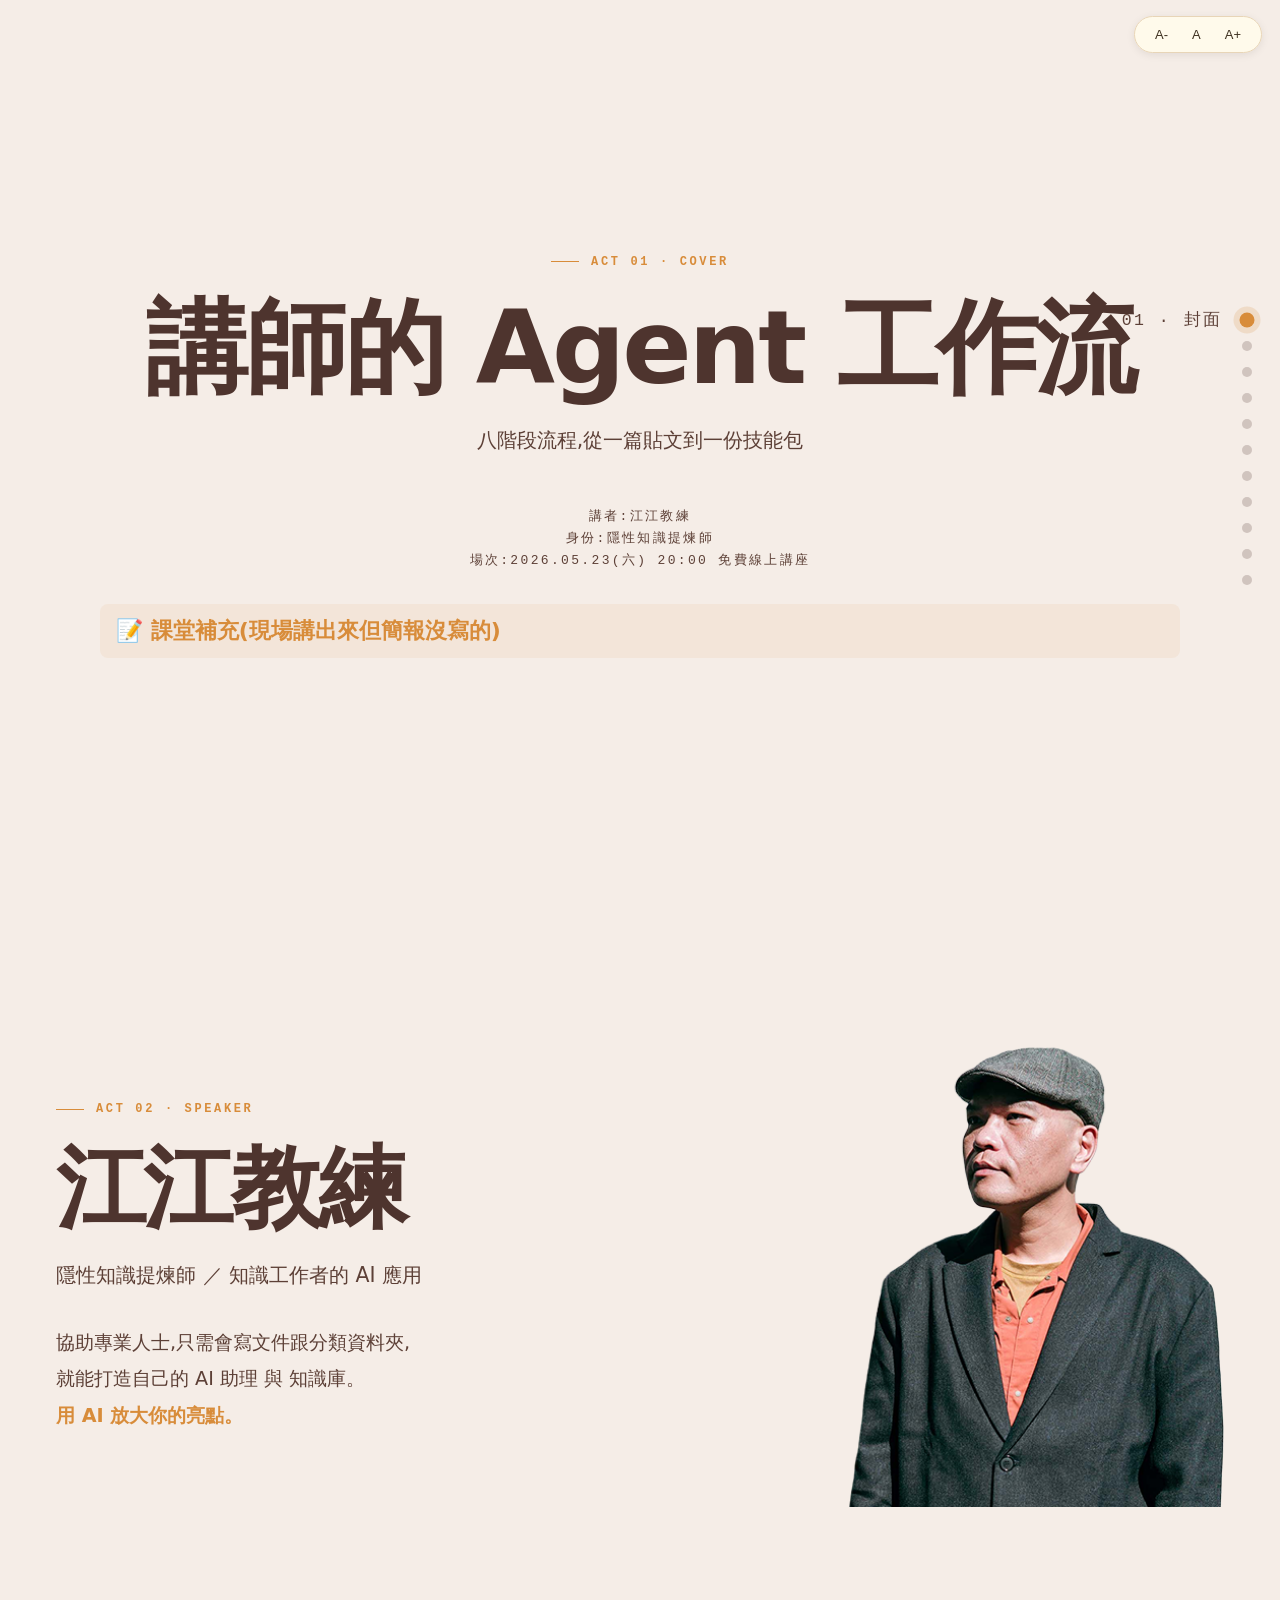
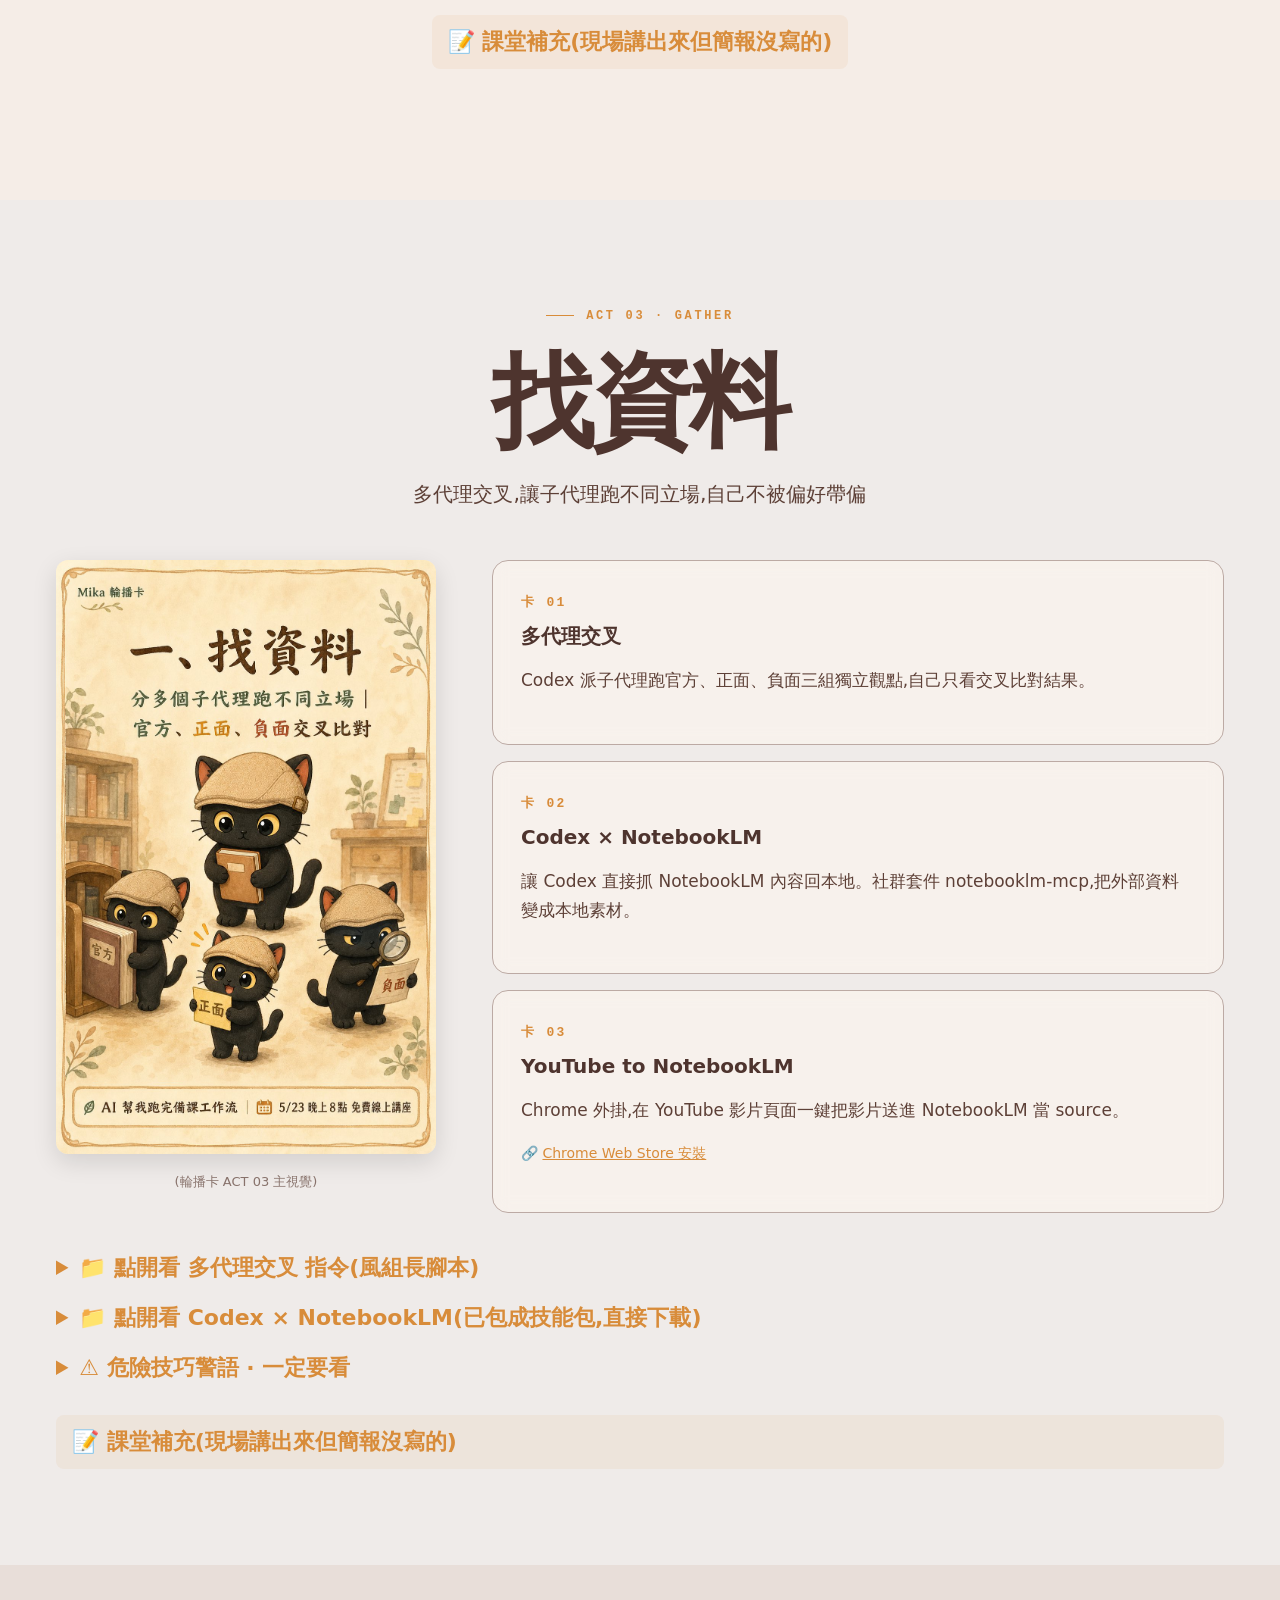
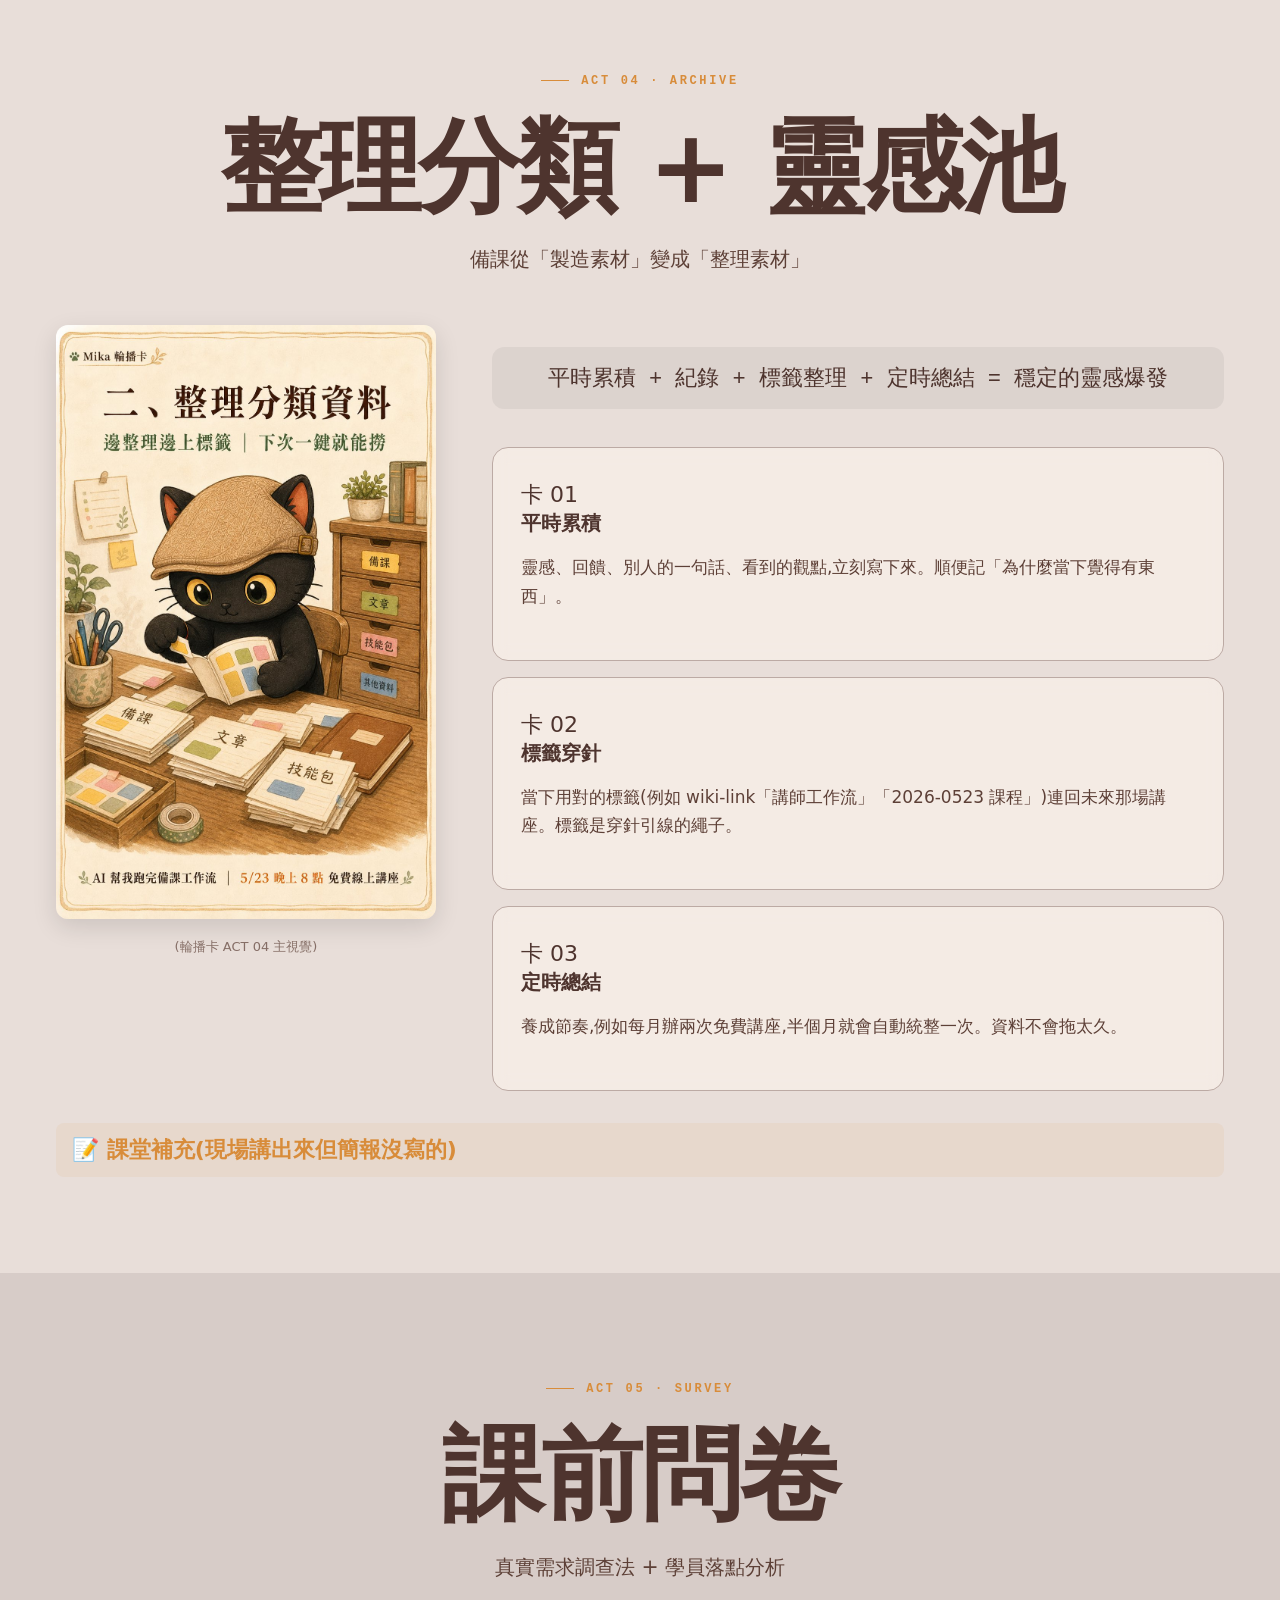
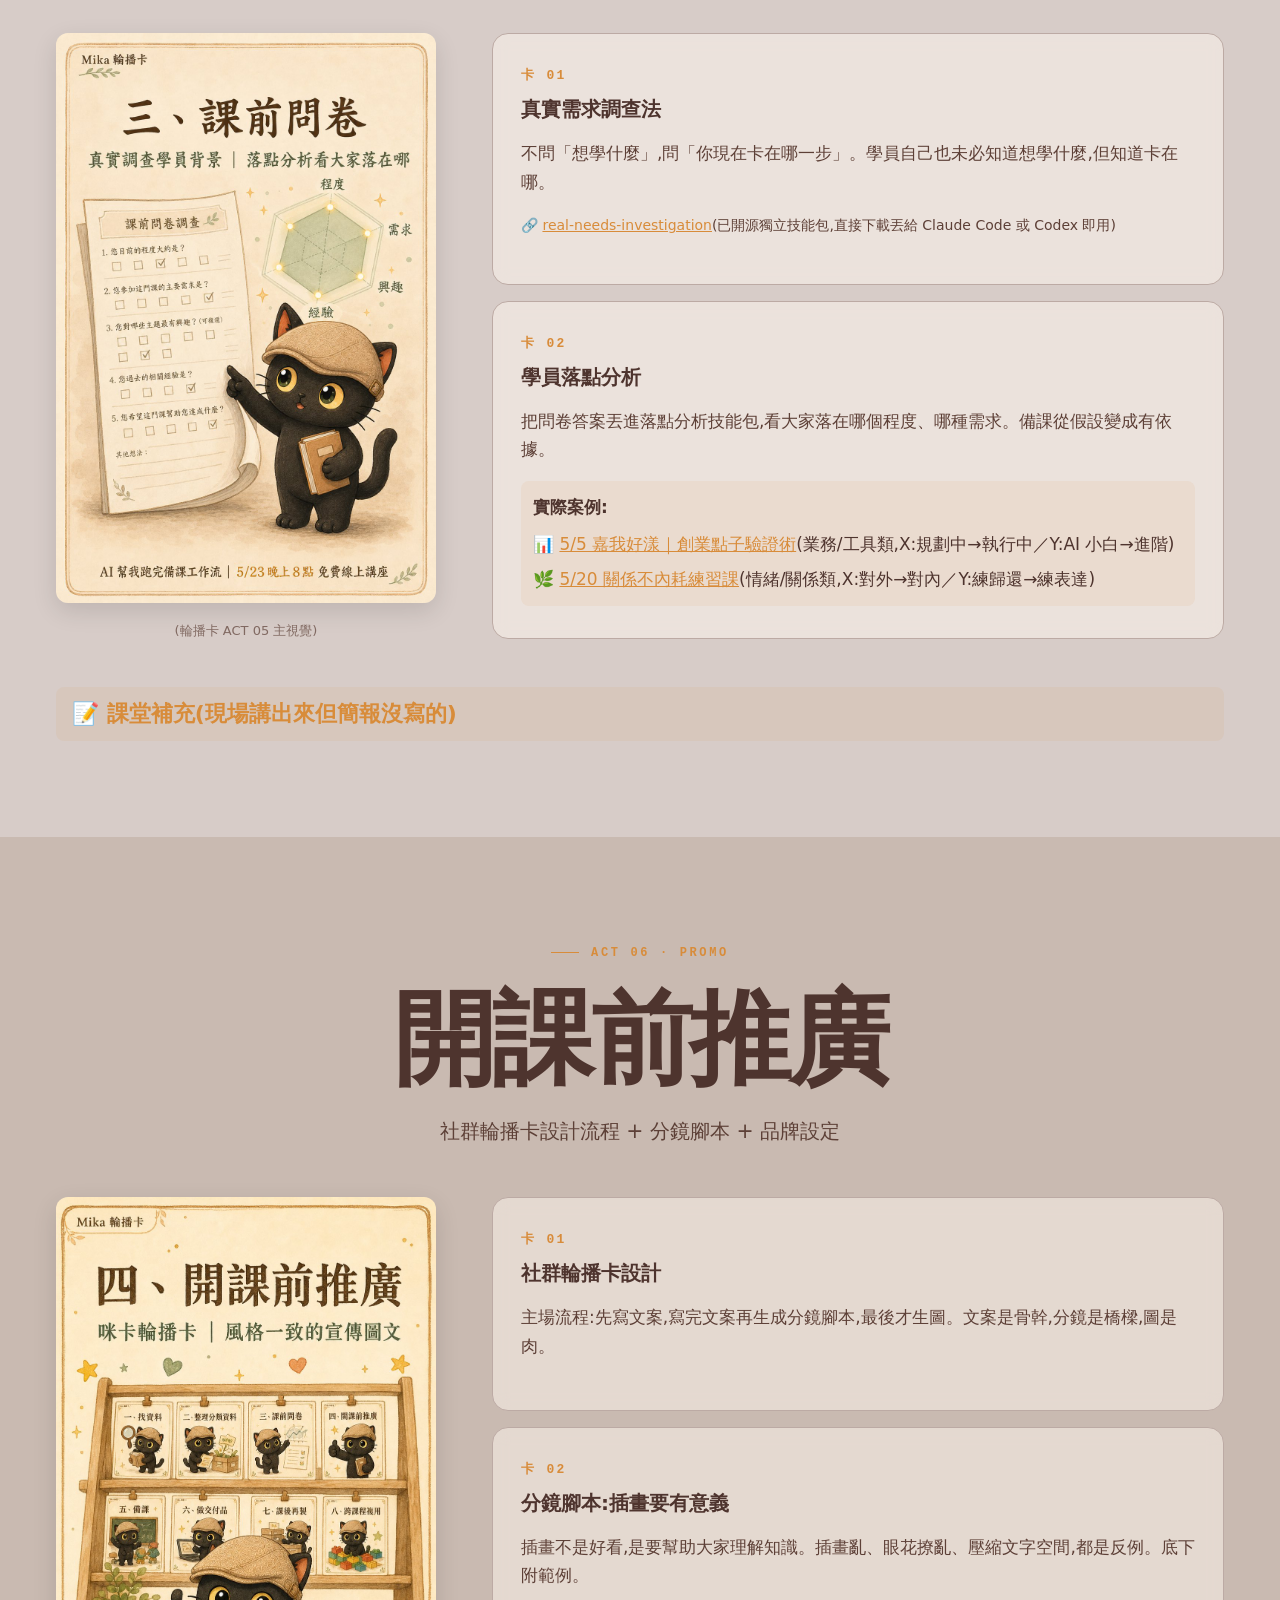
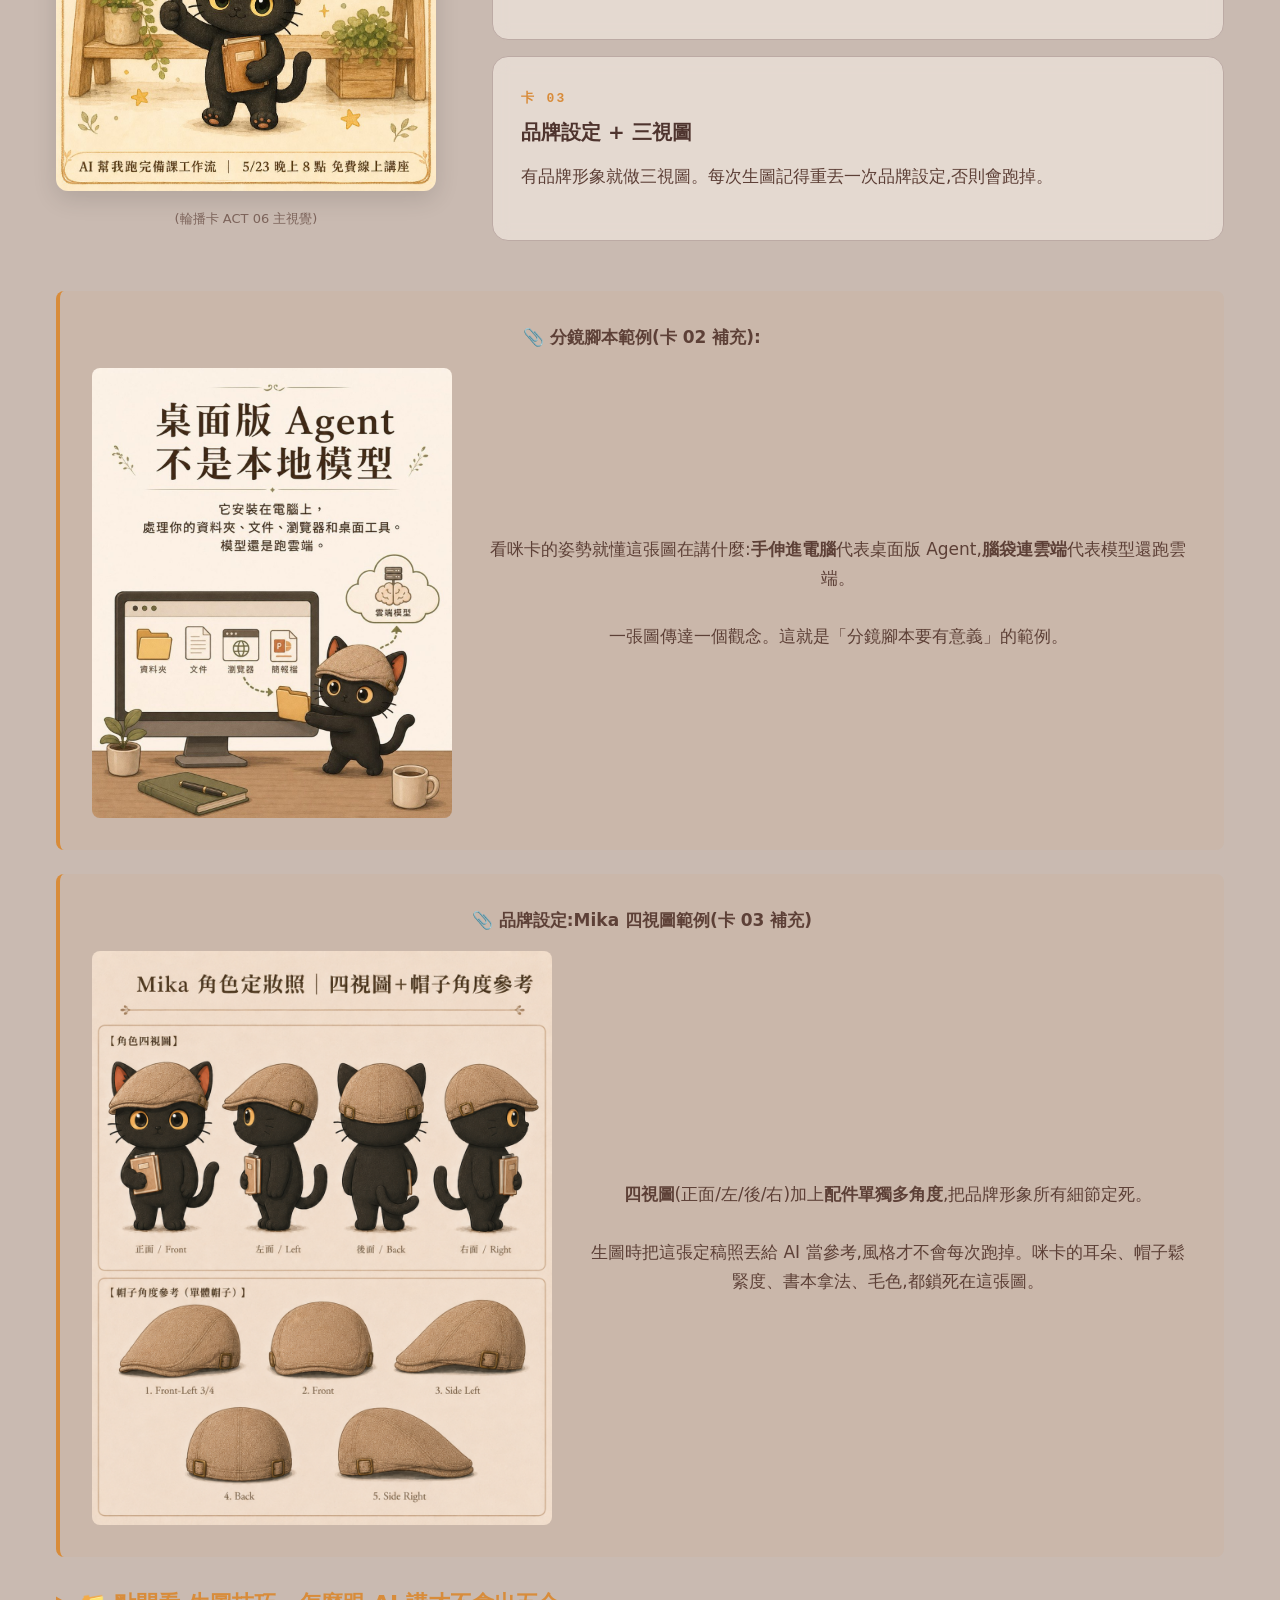
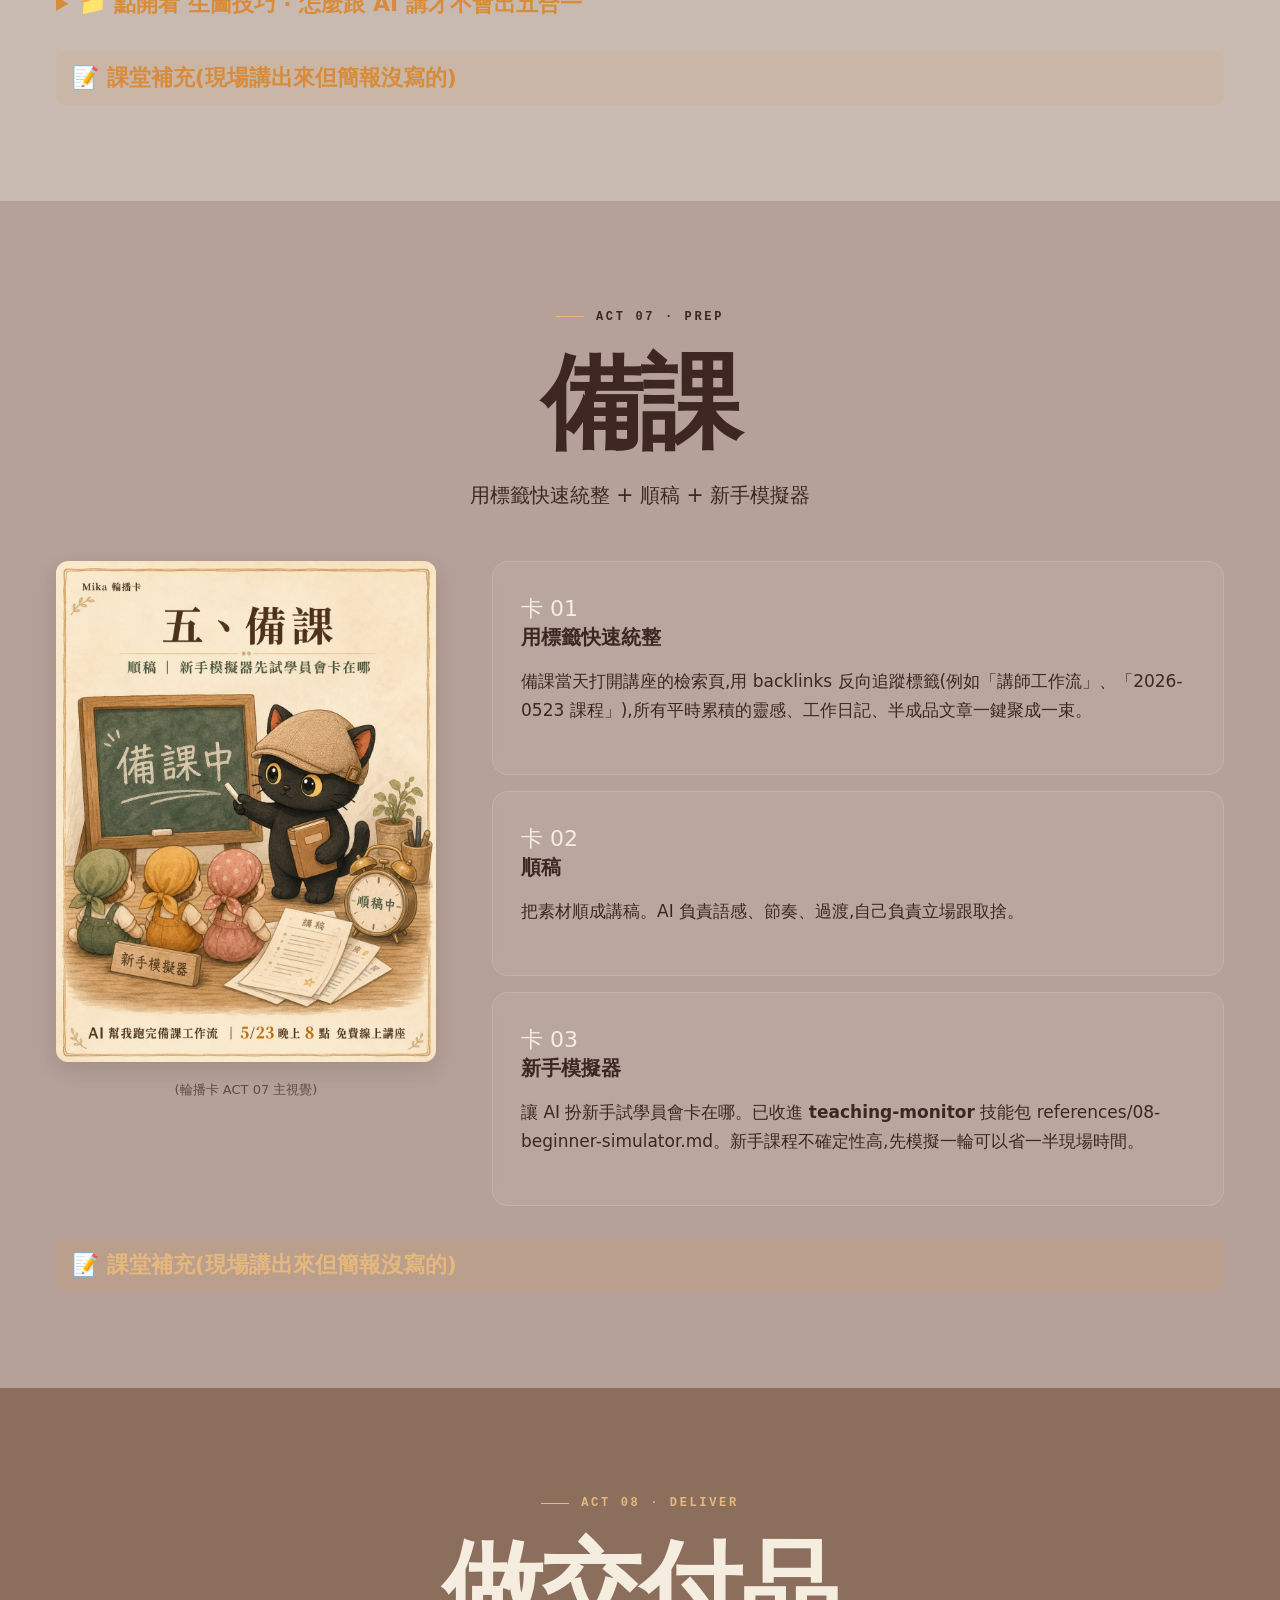
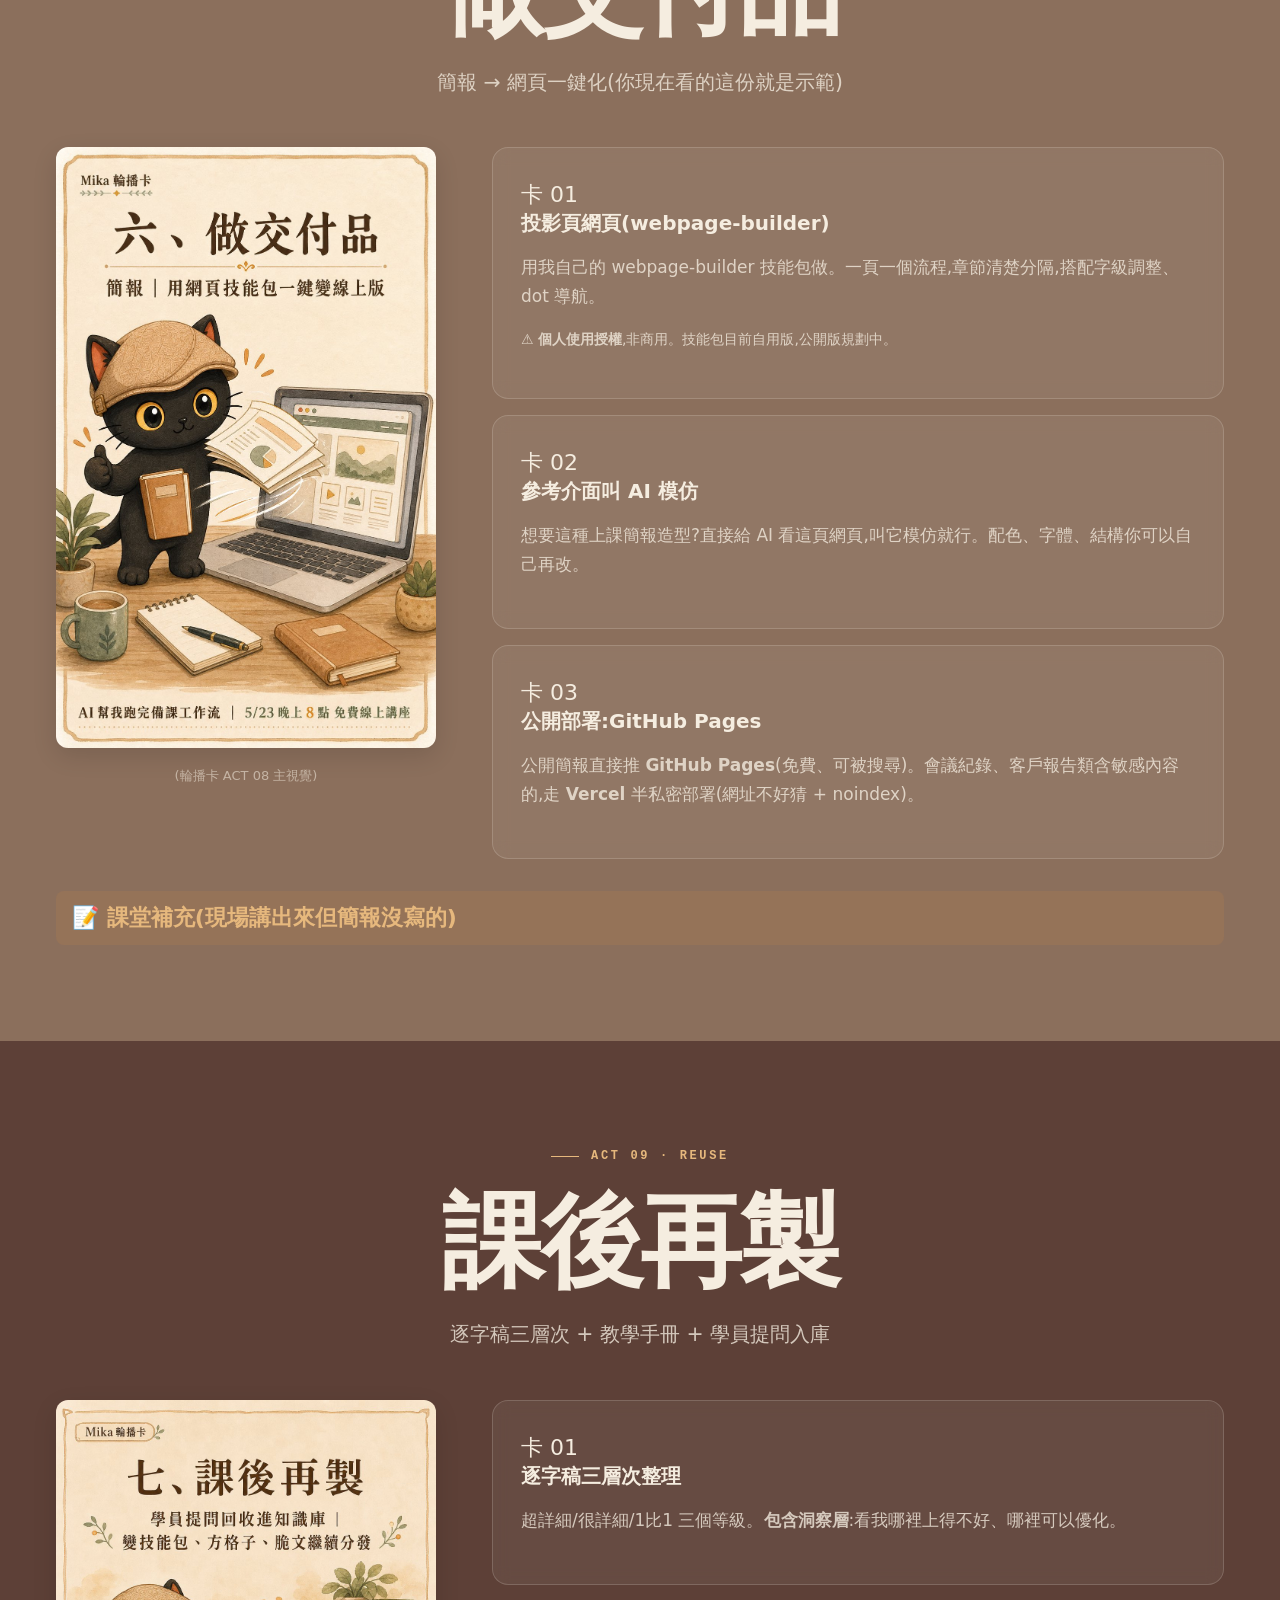
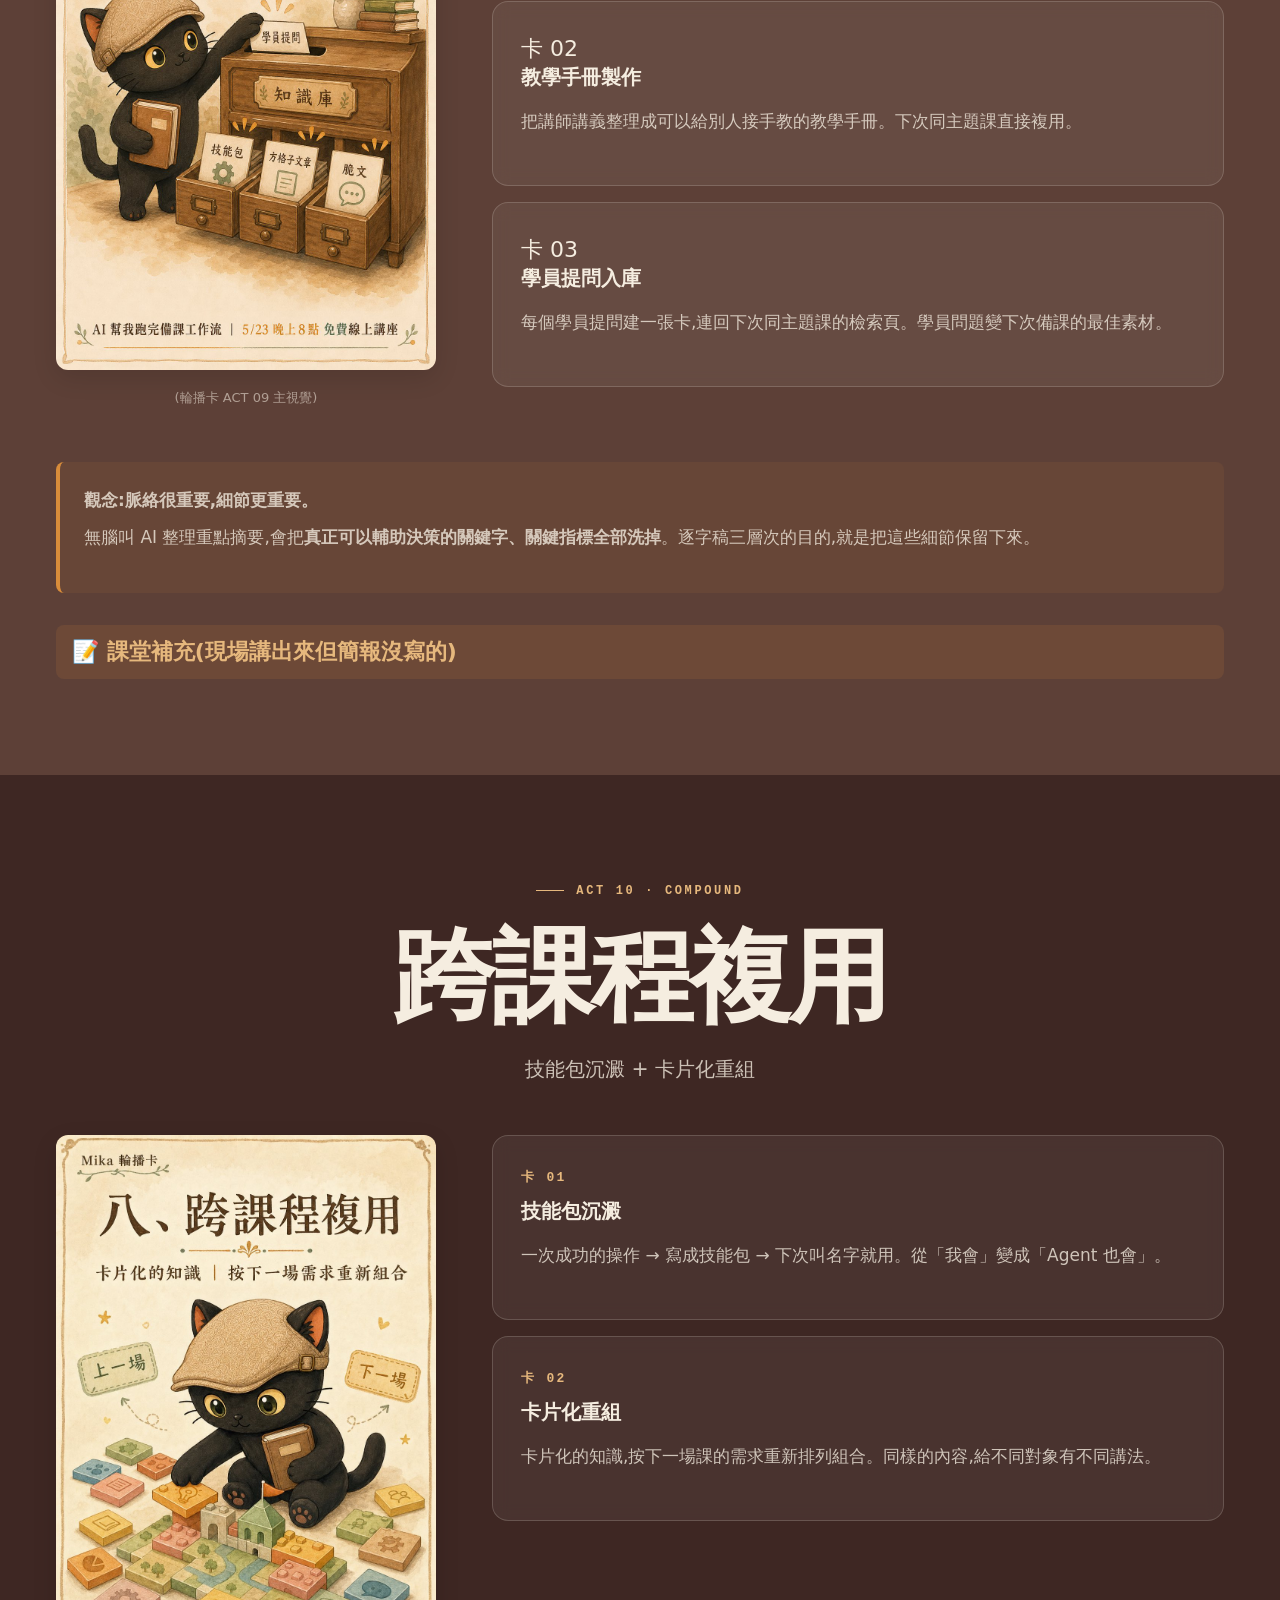
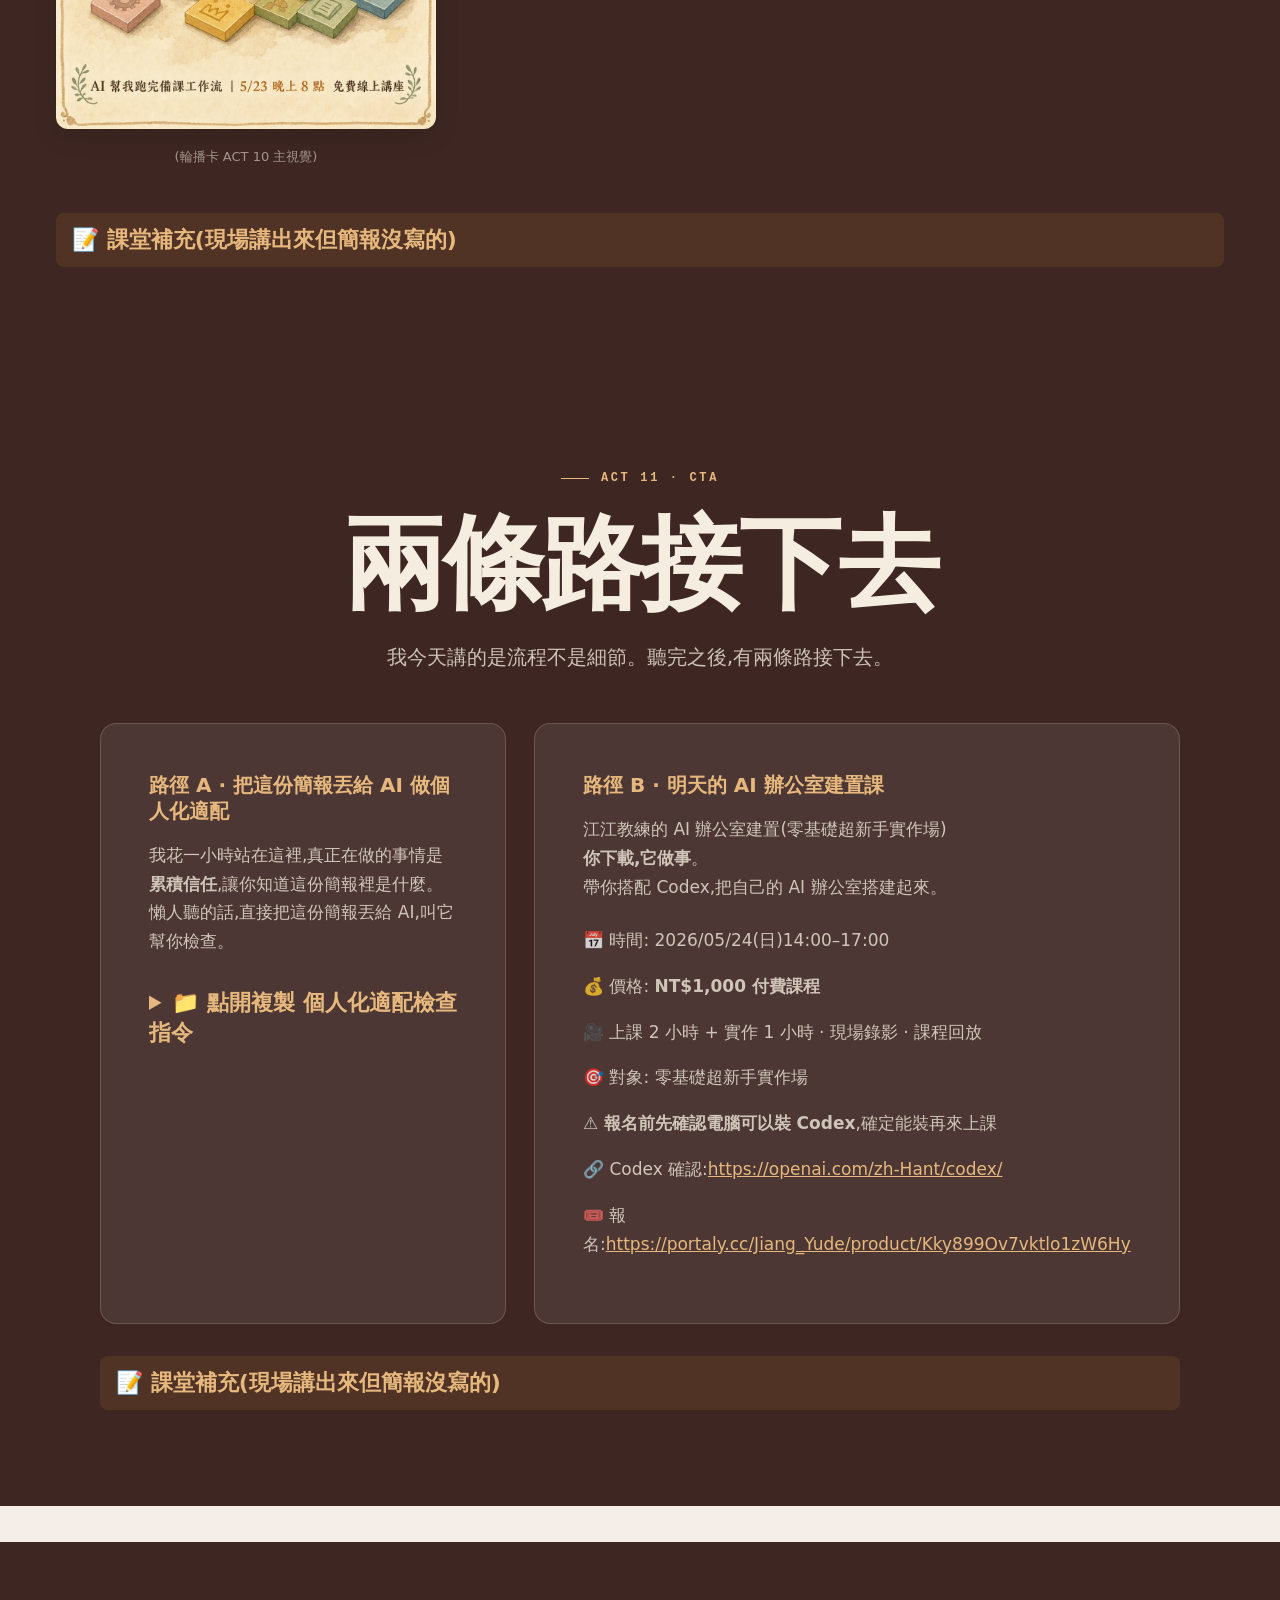
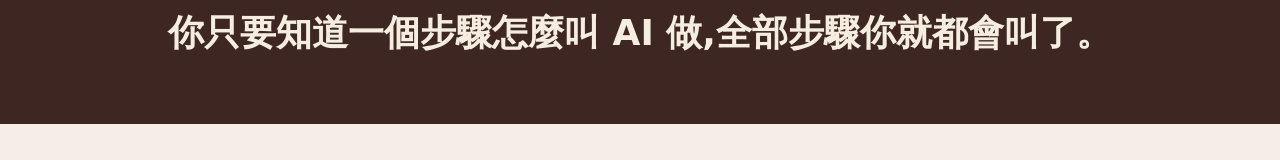
==== courses/2026-05-23-agent-workflow/index.html @ e3c2e609 "5/23 講師的 Agent 工作流：課後版簡報整合進官網 /courses/2026-05-23-agent-workflow/ + SEO/GEO meta + JSON-LD" ====
<!doctype html>
<html lang="zh-Hant">
<head>
<meta charset="utf-8" />
<meta name="viewport" content="width=device-width, initial-scale=1" />
<title>講師的 Agent 工作流｜江江教練 2026.05.23 免費線上講座（含課堂補充）</title>

<!-- SEO -->
<meta name="description" content="講師的 Agent 工作流：八階段流程從一篇貼文到一份技能包。江江教練 2026.05.23 免費線上講座完整簡報，含找資料、整理分類、靈感池、課前問卷、開課前推廣、備課、做交付品、課後再製、跨課程複用。每章附課堂現場補充。" />
<meta name="keywords" content="講師 Agent 工作流, AI 備課, 靈感池, 課前問卷, 真實需求調查法, 咪卡輪播卡, NotebookLM, Codex, 多代理交叉, 江江教練, 隱性知識提煉" />
<meta name="author" content="江江教練（江昱德）· 隱性知識提煉師 / AI 應用規劃師" />
<link rel="canonical" href="https://ai-km-jiang.vercel.app/courses/2026-05-23-agent-workflow/" />

<!-- Open Graph -->
<meta property="og:type" content="article" />
<meta property="og:title" content="講師的 Agent 工作流｜江江教練 2026.05.23 講座簡報" />
<meta property="og:description" content="八階段流程：從一篇貼文到一份技能包。涵蓋找資料、整理分類靈感池、課前問卷、開課前推廣、備課、做交付品、課後再製、跨課程複用。每章附課堂補充折疊。" />
<meta property="og:image" content="https://ai-km-jiang.vercel.app/courses/2026-05-23-agent-workflow/images/jiang-portrait.png" />
<meta property="og:url" content="https://ai-km-jiang.vercel.app/courses/2026-05-23-agent-workflow/" />
<meta property="og:site_name" content="江江教練的 AI 知識管理" />
<meta property="og:locale" content="zh_TW" />

<!-- Twitter Card -->
<meta name="twitter:card" content="summary_large_image" />
<meta name="twitter:title" content="講師的 Agent 工作流｜江江教練" />
<meta name="twitter:description" content="八階段流程：從一篇貼文到一份技能包。江江教練 2026.05.23 講座簡報。" />
<meta name="twitter:image" content="https://ai-km-jiang.vercel.app/courses/2026-05-23-agent-workflow/images/jiang-portrait.png" />

<!-- JSON-LD 結構化資料(GEO 友善) -->
<script type="application/ld+json">
{
  "@context": "https://schema.org",
  "@type": "LearningResource",
  "name": "講師的 Agent 工作流",
  "description": "八階段流程：從一篇貼文到一份技能包。涵蓋找資料、整理分類、靈感池、課前問卷、開課前推廣、備課、做交付品、課後再製、跨課程複用。",
  "url": "https://ai-km-jiang.vercel.app/courses/2026-05-23-agent-workflow/",
  "inLanguage": "zh-TW",
  "learningResourceType": "Lecture",
  "educationalLevel": "professional",
  "audience": {
    "@type": "EducationalAudience",
    "educationalRole": "teacher"
  },
  "teaches": [
    "AI Agent 工作流",
    "備課流程設計",
    "靈感池與標籤系統",
    "真實需求調查法",
    "社群輪播卡設計",
    "技能包沉澱"
  ],
  "author": {
    "@type": "Person",
    "name": "江江教練（江昱德）",
    "jobTitle": "隱性知識提煉師 / AI 應用規劃師",
    "url": "https://ai-km-jiang.vercel.app/"
  },
  "datePublished": "2026-05-23",
  "isPartOf": {
    "@type": "Course",
    "name": "江江教練 免費線上講座",
    "url": "https://ai-km-jiang.vercel.app/courses.html"
  }
}
</script>
<style>
  :root {
    /* 知識拿鐵 — 由淺到深疊加序列 */
    --bg-1: #F5EDE7;   /* 最淺 牛奶咖 */
    --bg-2: #EFEBE9;
    --bg-3: #E8DED9;
    --bg-4: #D7CCC8;   /* 主深米 */
    --bg-5: #C9BAB1;
    --bg-6: #B5A199;
    --bg-7: #8B6F5C;   /* 中深咖 */
    --bg-8: #5D4037;
    --bg-9: #3E2723;   /* 最深 濃咖啡 */

    --text-on-light:  #4E342E;
    --text-on-mid:    #F5EDE0;
    --text-on-dark:   #F5EDE0;
    --text-soft-light:#5D4037;
    --text-soft-dark: rgba(245,237,224,0.78);

    --accent:       #D88C3A;  /* 焦糖 */
    --accent-light: #D4A574;  /* 暖金 */
    --accent-on-dark: #E6B87D;
    --subtle-light: #BCAAA4;
    --subtle-dark:  rgba(245,237,224,0.18);

    --font-display: "PingFang TC","Noto Sans TC","Inter","Helvetica Neue",system-ui,sans-serif;
    --font-body:    "PingFang TC","Noto Sans TC","Inter",system-ui,sans-serif;
    --font-mono:    "JetBrains Mono","SF Mono",ui-monospace,monospace;
  }

  * { box-sizing: border-box; }
  html { scroll-behavior: smooth; }
  body {
    margin: 0;
    font-family: var(--font-body);
    background: var(--bg-1);
    -webkit-font-smoothing: antialiased;
  }

  /* === 分區塊下滑（不疊加 / details 展開不卡） === */
  section {
    min-height: 100vh;
    display: grid;
    place-items: center;
    padding: 96px 56px;
    isolation: isolate;
  }
  /* 9 段背景遞進(色階保留,不疊加) */
  section[data-bg="1"] { background: var(--bg-1); color: var(--text-on-light); }
  section[data-bg="2"] { background: var(--bg-2); color: var(--text-on-light); }
  section[data-bg="3"] { background: var(--bg-3); color: var(--text-on-light); }
  section[data-bg="4"] { background: var(--bg-4); color: var(--text-on-light); }
  section[data-bg="5"] { background: var(--bg-5); color: var(--text-on-light); }
  section[data-bg="6"] { background: var(--bg-6); color: var(--text-on-dark); }
  section[data-bg="7"] { background: var(--bg-7); color: var(--text-on-dark); }
  section[data-bg="8"] { background: var(--bg-8); color: var(--text-on-dark); }
  section[data-bg="9"] { background: var(--bg-9); color: var(--text-on-dark); }

  /* 章節編號 caption */
  .act-cap {
    font-family: var(--font-mono);
    font-size: 12px;
    letter-spacing: 0.22em;
    text-transform: uppercase;
    font-weight: 700;
    color: var(--accent);
    margin-bottom: 28px;
    display: inline-flex;
    align-items: center;
    gap: 12px;
  }
  .act-cap::before {
    content: "";
    width: 28px; height: 1px;
    background: var(--accent);
  }
  section[data-bg="6"] .act-cap,
  section[data-bg="7"] .act-cap,
  section[data-bg="8"] .act-cap,
  section[data-bg="9"] .act-cap { color: var(--accent-on-dark); }
  section[data-bg="6"] .act-cap::before,
  section[data-bg="7"] .act-cap::before,
  section[data-bg="8"] .act-cap::before,
  section[data-bg="9"] .act-cap::before { background: var(--accent-on-dark); }

  /* Typography */
  .display {
    font-family: var(--font-display);
    font-size: clamp(48px, 8vw, 112px);
    line-height: 1.0;
    font-weight: 800;
    letter-spacing: -0.03em;
    margin: 0 0 24px;
  }
  .h1 {
    font-family: var(--font-display);
    font-size: clamp(26px, 3.4vw, 40px);
    line-height: 1.2;
    font-weight: 700;
    margin: 0 0 20px;
  }
  .h2 {
    font-size: 20px;
    line-height: 1.3;
    font-weight: 600;
    margin: 0 0 8px;
  }
  .lead {
    font-size: clamp(18px, 1.6vw, 22px);
    line-height: 1.7;
    color: var(--text-soft-light);
    max-width: 720px;
    margin: 0 auto;
  }
  section[data-bg="6"] .lead,
  section[data-bg="7"] .lead,
  section[data-bg="8"] .lead,
  section[data-bg="9"] .lead { color: var(--text-soft-dark); }
  .body {
    font-size: 17px;
    line-height: 1.7;
    color: var(--text-soft-light);
  }
  section[data-bg="6"] .body,
  section[data-bg="7"] .body,
  section[data-bg="8"] .body,
  section[data-bg="9"] .body { color: var(--text-soft-dark); }

  /* container */
  .wrap {
    width: 100%;
    max-width: 1080px;
    text-align: center;
  }
  .wrap.left { text-align: left; }

  /* dot indicator */
  .dot-indicator {
    position: fixed;
    right: 28px;
    top: 50%;
    transform: translateY(-50%);
    display: flex;
    flex-direction: column;
    gap: 16px;
    z-index: 100;
  }
  .dot-indicator a {
    width: 10px; height: 10px;
    border-radius: 50%;
    background: rgba(78, 52, 46, 0.22);
    transition: all 0.35s cubic-bezier(0.22,1,0.36,1);
    position: relative;
  }
  .dot-indicator a:hover { background: rgba(78, 52, 46, 0.5); }
  .dot-indicator a.active {
    background: var(--accent);
    transform: scale(1.5);
    box-shadow: 0 0 0 4px rgba(216, 140, 58, 0.18);
  }
  .dot-indicator a .lbl {
    position: absolute;
    right: 22px;
    top: 50%;
    transform: translateY(-50%);
    font-family: var(--font-mono);
    font-size: 11px;
    letter-spacing: 0.15em;
    color: var(--text-soft-light);
    white-space: nowrap;
    opacity: 0;
    transition: opacity 0.25s;
    pointer-events: none;
  }
  .dot-indicator a:hover .lbl,
  .dot-indicator a.active .lbl { opacity: 1; }
  body.on-dark .dot-indicator a { background: rgba(245,237,224,0.25); }
  body.on-dark .dot-indicator a.active {
    background: var(--accent-on-dark);
    box-shadow: 0 0 0 4px rgba(230,184,125,0.22);
  }
  body.on-dark .dot-indicator a .lbl { color: var(--text-soft-dark); }

  /* progress bar */
  .progress {
    position: fixed;
    top: 0; left: 0;
    height: 3px;
    width: 0%;
    background: linear-gradient(90deg, var(--accent), var(--accent-light));
    z-index: 200;
    transition: width 0.15s linear;
  }

  /* 卡片 */
  .grid-3 {
    display: grid;
    grid-template-columns: repeat(3, 1fr);
    gap: 28px;
    margin-top: 48px;
  }
  .card {
    background: rgba(255, 248, 240, 0.5);
    border: 1px solid var(--subtle-light);
    border-radius: 16px;
    padding: 32px 28px;
    text-align: left;
    transition: transform 0.3s, box-shadow 0.3s;
    backdrop-filter: blur(8px);
  }
  .card:hover {
    transform: translateY(-4px);
    box-shadow: 0 12px 32px rgba(78,52,46,0.1);
  }
  .card .num {
    font-family: var(--font-mono);
    font-size: 13px;
    letter-spacing: 0.18em;
    color: var(--accent);
    font-weight: 700;
    margin-bottom: 12px;
  }
  section[data-bg="6"] .card,
  section[data-bg="7"] .card,
  section[data-bg="8"] .card,
  section[data-bg="9"] .card {
    background: rgba(255,248,240,0.06);
    border-color: var(--subtle-dark);
  }
  section[data-bg="6"] .card .num,
  section[data-bg="7"] .card .num,
  section[data-bg="8"] .card .num,
  section[data-bg="9"] .card .num { color: var(--accent-on-dark); }

  /* 數字大區塊 */
  .stat-row {
    display: grid;
    grid-template-columns: repeat(4, 1fr);
    gap: 24px;
    margin-top: 48px;
  }
  .stat .num {
    font-family: var(--font-display);
    font-size: clamp(40px, 5vw, 64px);
    font-weight: 800;
    color: var(--accent);
    letter-spacing: -0.02em;
    line-height: 1;
  }
  section[data-bg="6"] .stat .num,
  section[data-bg="7"] .stat .num,
  section[data-bg="8"] .stat .num,
  section[data-bg="9"] .stat .num { color: var(--accent-on-dark); }
  .stat .lbl {
    font-size: 14px;
    color: var(--text-soft-light);
    margin-top: 10px;
    letter-spacing: 0.05em;
  }
  section[data-bg="6"] .stat .lbl,
  section[data-bg="7"] .stat .lbl,
  section[data-bg="8"] .stat .lbl,
  section[data-bg="9"] .stat .lbl { color: var(--text-soft-dark); }

  /* 引言頁 */
  .quote {
    font-family: var(--font-display);
    font-size: clamp(28px, 3.6vw, 44px);
    line-height: 1.5;
    font-weight: 600;
    max-width: 880px;
    margin: 0 auto;
    letter-spacing: -0.01em;
  }
  .quote::before { content:"「"; color: var(--accent); margin-right: 4px;}
  .quote::after { content:"」"; color: var(--accent); margin-left: 4px;}
  section[data-bg="6"] .quote::before, section[data-bg="6"] .quote::after,
  section[data-bg="7"] .quote::before, section[data-bg="7"] .quote::after,
  section[data-bg="8"] .quote::before, section[data-bg="8"] .quote::after,
  section[data-bg="9"] .quote::before, section[data-bg="9"] .quote::after { color: var(--accent-on-dark); }
  .quote-by {
    margin-top: 32px;
    font-family: var(--font-mono);
    font-size: 13px;
    letter-spacing: 0.2em;
    color: var(--text-soft-light);
    text-transform: uppercase;
  }
  section[data-bg="6"] .quote-by,
  section[data-bg="7"] .quote-by,
  section[data-bg="8"] .quote-by,
  section[data-bg="9"] .quote-by { color: var(--text-soft-dark); }

  /* 流程 timeline */
  .timeline {
    display: grid;
    grid-template-columns: repeat(4, 1fr);
    gap: 0;
    margin-top: 56px;
    position: relative;
  }
  .timeline::before {
    content: "";
    position: absolute;
    top: 18px; left: 8%; right: 8%;
    height: 1px;
    background: repeating-linear-gradient(90deg, var(--subtle-light) 0, var(--subtle-light) 6px, transparent 6px, transparent 12px);
  }
  section[data-bg="6"] .timeline::before,
  section[data-bg="7"] .timeline::before,
  section[data-bg="8"] .timeline::before,
  section[data-bg="9"] .timeline::before {
    background: repeating-linear-gradient(90deg, var(--subtle-dark) 0, var(--subtle-dark) 6px, transparent 6px, transparent 12px);
  }
  .step {
    text-align: center;
    position: relative;
    padding-top: 56px;
  }
  .step .dot {
    position: absolute;
    top: 0; left: 50%;
    transform: translateX(-50%);
    width: 36px; height: 36px;
    background: var(--accent);
    color: #fff;
    border-radius: 50%;
    font-family: var(--font-mono);
    font-weight: 700;
    font-size: 14px;
    display: grid;
    place-items: center;
    box-shadow: 0 0 0 6px rgba(216,140,58,0.18);
  }
  section[data-bg="6"] .step .dot,
  section[data-bg="7"] .step .dot,
  section[data-bg="8"] .step .dot,
  section[data-bg="9"] .step .dot {
    background: var(--accent-on-dark);
    color: var(--bg-9);
    box-shadow: 0 0 0 6px rgba(230,184,125,0.22);
  }

  /* btn */
  .btn {
    display: inline-block;
    padding: 14px 32px;
    background: var(--accent);
    color: #fff;
    border-radius: 999px;
    text-decoration: none;
    font-weight: 600;
    letter-spacing: 0.04em;
    font-size: 15px;
    transition: all 0.3s;
    margin-top: 32px;
  }
  .btn:hover {
    background: var(--text-on-light);
    transform: translateY(-2px);
  }
  section[data-bg="6"] .btn:hover,
  section[data-bg="7"] .btn:hover,
  section[data-bg="8"] .btn:hover,
  section[data-bg="9"] .btn:hover { background: var(--accent-on-dark); color: var(--bg-9);}

  /* footer */
  .footer-grid {
    display: grid;
    grid-template-columns: 2fr 1fr 1fr;
    gap: 56px;
    text-align: left;
    margin-top: 56px;
    max-width: 1080px;
    width: 100%;
  }
  .footer-grid h3 {
    font-size: 13px;
    letter-spacing: 0.2em;
    text-transform: uppercase;
    color: var(--accent-on-dark);
    margin: 0 0 16px;
    font-family: var(--font-mono);
  }
  .footer-grid ul { list-style: none; padding: 0; margin: 0; }
  .footer-grid li { padding: 6px 0; font-size: 15px; color: var(--text-soft-dark); }
  .footer-bottom {
    margin-top: 64px;
    padding-top: 24px;
    border-top: 1px solid var(--subtle-dark);
    width: 100%;
    max-width: 1080px;
    font-family: var(--font-mono);
    font-size: 12px;
    letter-spacing: 0.15em;
    color: rgba(245,237,224,0.5);
    text-align: center;
  }

  /* 進場動畫 — sticky stack 專屬：scale + translateY */
  .reveal { opacity: 1; transform: translateY(0) scale(1); }
  .js-on .reveal:not(.in) {
    opacity: 0;
    transform: translateY(36px) scale(0.96);
  }
  .reveal {
    transition: opacity 0.8s cubic-bezier(0.22,1,0.36,1),
                transform 0.8s cubic-bezier(0.22,1,0.36,1);
  }
  .reveal.d1 { transition-delay: 0.08s; }
  .reveal.d2 { transition-delay: 0.16s; }
  .reveal.d3 { transition-delay: 0.24s; }
  .reveal.d4 { transition-delay: 0.32s; }

  @media (prefers-reduced-motion: reduce) {
    html { scroll-behavior: auto; }
    .reveal { opacity: 1 !important; transform: none !important; }
  }

  @media (max-width: 720px) {
    section { padding: 80px 24px; border-radius: 24px 24px 0 0; }
    .grid-3, .stat-row, .timeline { grid-template-columns: 1fr; gap: 20px; }
    .timeline::before { display: none; }
    .footer-grid { grid-template-columns: 1fr; gap: 32px; }
    .dot-indicator { right: 14px; gap: 12px; }
  }
</style>
<style>
.font-widget {
  position: fixed; top: 16px; right: 18px; z-index: 1000;
  display: flex; gap: 4px; padding: 6px 10px;
  background: rgba(255, 251, 235, 0.95);
  border: 1px solid #e8d5b7;
  border-radius: 999px;
  box-shadow: 0 2px 8px rgba(0,0,0,0.08);
}
.font-widget button {
  font-size: 13px; padding: 4px 10px;
  border: none; background: transparent;
  cursor: pointer; border-radius: 999px; color: #3D2F1F;
}
.font-widget button:hover { background: #e8d5b7; }
</style>
</head>
<body>
  <div class="font-widget" role="group" aria-label="字級調整">
    <button class="font-minus" aria-label="縮小字級">A-</button>
    <button class="font-reset" aria-label="預設字級">A</button>
    <button class="font-plus" aria-label="放大字級">A+</button>
  </div>

  <div class="progress" id="progress"></div>

  <nav class="dot-indicator" aria-label="章節導覽">
    <a href="#act-01" data-i="0"><span class="lbl">01 · 封面</span></a>
    <a href="#act-02" data-i="1"><span class="lbl">02 · 講者介紹</span></a>
    <a href="#act-03" data-i="2"><span class="lbl">03 · 找資料</span></a>
    <a href="#act-04" data-i="3"><span class="lbl">04 · 整理分類</span></a>
    <a href="#act-05" data-i="4"><span class="lbl">05 · 課前問卷</span></a>
    <a href="#act-06" data-i="5"><span class="lbl">06 · 開課前推廣</span></a>
    <a href="#act-07" data-i="6"><span class="lbl">07 · 備課</span></a>
    <a href="#act-08" data-i="7"><span class="lbl">08 · 做交付品</span></a>
    <a href="#act-09" data-i="8"><span class="lbl">09 · 課後再製</span></a>
    <a href="#act-10" data-i="9"><span class="lbl">10 · 跨課程複用</span></a>
    <a href="#act-11" data-i="10"><span class="lbl">11 · 出口</span></a>
  </nav>

  <!-- ACT 01 -->
  <section id="act-01" data-block data-bg="1">
    <div class="wrap">
      <div class="act-cap reveal">ACT 01 · COVER</div>
      <h1 class="display reveal d1">講師的 Agent 工作流</h1>
      <p class="lead reveal d2">八階段流程,從一篇貼文到一份技能包</p>
      <p class="body reveal d3" style="margin-top:48px; font-family:var(--font-mono); font-size:13px; letter-spacing:0.18em;">講者:江江教練<br/>身份:隱性知識提煉師<br/>場次:2026.05.23(六) 20:00 免費線上講座</p>
      <details class="reveal" style="margin-top:32px; text-align:left; max-width:1200px;">
        <summary style="cursor:pointer; color:var(--accent); font-weight:600; padding:12px 16px; background:rgba(216,140,58,0.08); border-radius:8px; list-style:none;">📝 課堂補充(現場講出來但簡報沒寫的)</summary>
        <div style="padding:24px; margin-top:8px; background:rgba(255,248,240,0.5); border-left:3px solid var(--accent); border-radius:6px;">
          <ul>
            <li>開場前先做學員程度確認：請大家在直播間打「有」或「沒有」，調查哪些人已經用過 Codex、CoWalk 等桌面版 Agent，哪些人還沒用過。</li>
            <li>江江說今天課程會「前面講仔細一點，後面再加速」，原因是讓大家先理解他的思考節奏，而不是一開始就跟不上。</li>
            <li>強調今天的重點是 Codex 的應用示範，其他桌面版 Agent（Claude Code、反重力）只是補充提到，不是主角。</li>
          </ul>
        </div>
      </details>
    </div>
  </section>

  <!-- ACT 02 講者介紹 -->
  <section id="act-02" data-block data-bg="1">
    <div class="wrap" style="display:grid; grid-template-columns: 1fr minmax(260px, 380px); gap:64px; align-items:center; max-width:1180px; text-align:left;">
      <div>
        <div class="act-cap reveal">ACT 02 · SPEAKER</div>
        <h1 class="display reveal d1" style="font-size: clamp(56px, 7vw, 96px);">江江教練</h1>
        <p class="lead reveal d2" style="margin-left:0; max-width:none; margin-top:8px;">隱性知識提煉師 ／ 知識工作者的 AI 應用</p>
        <p class="body reveal d3" style="margin-top:32px; font-size:clamp(18px, 1.5vw, 22px); line-height:1.9;">
          協助專業人士,只需會寫文件跟分類資料夾,<br/>
          就能打造自己的 AI 助理 與 知識庫。<br/>
          <b style="color:var(--accent);">用 AI 放大你的亮點。</b>
        </p>
      </div>
      <div class="reveal">
        <img src="images/jiang-portrait.png" alt="江江教練 半身形象照" style="width:100%; height:auto;" />
      </div>
    </div>
    <details class="reveal" style="margin-top:32px; text-align:left; max-width:1200px;">
      <summary style="cursor:pointer; color:var(--accent); font-weight:600; padding:12px 16px; background:rgba(216,140,58,0.08); border-radius:8px; list-style:none;">📝 課堂補充(現場講出來但簡報沒寫的)</summary>
      <div style="padding:24px; margin-top:8px; background:rgba(255,248,240,0.5); border-left:3px solid var(--accent); border-radius:6px;">
        <p>江江對自己身份的補充說明：</p>
        <ul>
          <li>「隱性知識提煉師」的意思是：幫助工作者把自己腦袋裡知道但說不清楚的東西，整理成 AI 可以用的形式。</li>
          <li>核心主張：「你只要會寫文件跟分類資料夾，就可以設計出讓 AI 能夠使用的知識庫。」這是江江在課程中一再強調的入門門檻說明。</li>
          <li>他的做法重點在「放大特色」，不是讓大家變成 AI 工程師，而是讓 AI 學會你自己的判斷跟風格。</li>
        </ul>
      </div>
    </details>
  </section>

  <!-- ACT 03 -->
  <section id="act-03" data-block data-bg="2">
    <div class="wrap" style="max-width:1200px;">
      <!-- 頂部:標題+lead 置中 -->
      <div style="text-align:center; margin-bottom:48px;">
        <div class="act-cap reveal">ACT 03 · GATHER</div>
        <h2 class="display reveal d1">找資料</h2>
        <p class="lead reveal d2">多代理交叉,讓子代理跑不同立場,自己不被偏好帶偏</p>
      </div>
      <!-- 中段:左圖右卡兩欄 -->
      <div style="display:grid; grid-template-columns: minmax(280px, 380px) 1fr; gap:56px; align-items:start; text-align:left;">
        <!-- 左欄:咪卡輪播卡圖 + 附註 -->
        <div class="reveal">
          <img src="images/mika-01-gather.jpg" alt="找資料" style="width:100%; height:auto; border-radius:12px; box-shadow:0 8px 24px rgba(0,0,0,0.12);" />
          <p class="body" style="margin-top:12px; font-size:13px; text-align:center; opacity:0.7;">(輪播卡 ACT 03 主視覺)</p>
        </div>
        <!-- 右欄:三張橫條卡(豎排堆疊) -->
        <div style="display:grid; gap:16px;">
          <div class="card reveal d3">
            <div class="num">卡 01</div>
            <h3 class="h2">多代理交叉</h3>
            <p class="body">Codex 派子代理跑官方、正面、負面三組獨立觀點,自己只看交叉比對結果。</p>
          </div>
          <div class="card reveal d4">
            <div class="num">卡 02</div>
            <h3 class="h2">Codex × NotebookLM</h3>
            <p class="body">讓 Codex 直接抓 NotebookLM 內容回本地。社群套件 notebooklm-mcp,把外部資料變成本地素材。</p>
          </div>
          <div class="card reveal d5">
            <div class="num">卡 03</div>
            <h3 class="h2">YouTube to NotebookLM</h3>
            <p class="body">Chrome 外掛,在 YouTube 影片頁面一鍵把影片送進 NotebookLM 當 source。</p>
            <p class="body" style="margin-top:12px; font-size:14px;">
              🔗 <a href="https://chromewebstore.google.com/detail/youtube-to-notebooklm/kobncfkmjelbefaoohoblamnbackjggk" target="_blank" rel="noopener" style="color:var(--accent); text-decoration:underline;">Chrome Web Store 安裝</a>
            </p>
          </div>
        </div>
      </div>
      <!-- 下半:三個 details 折疊塊(全寬) -->
      <div style="margin-top:40px;">
        <details class="reveal" style="text-align:left; color:var(--text-soft-light);">
          <summary style="cursor:pointer; color:var(--accent); font-weight:600;">📁 點開看 多代理交叉 指令(風組長腳本)</summary>
          <pre style="background:rgba(0,0,0,0.05); padding:16px; border-radius:8px; margin-top:16px; font-family:var(--font-mono); font-size:14px; overflow-x:auto;"><code># 標準呼叫(3 代理,預設角度:官方/正面/負面)
_agent/skills/multi-ai-dispatcher/scripts/multi-search.sh "搜尋主題"

# 換角度(自訂)
_agent/skills/multi-ai-dispatcher/scripts/multi-search.sh \
  --angles "技術,商業,法規" "搜尋主題"</code></pre>
          <p class="body" style="margin-top:12px; font-size:14px; color:inherit;">
            <b>硬規則</b>:每個代理只做「找資料、列來源、摘錄原文」,沒有來源不准輸出,找不到就明說「無資料」。
          </p>
        </details>
        <details class="reveal" style="margin-top:20px; text-align:left; color:var(--text-soft-light);">
          <summary style="cursor:pointer; color:var(--accent); font-weight:600;">📁 點開看 Codex × NotebookLM(已包成技能包,直接下載)</summary>
          <div style="padding:16px; margin-top:16px;">
            <p class="body" style="color:inherit; margin:0;">我已經把這條工作流包成<b>公開版技能包 notebooklm-connector</b>(MIT 授權,可自由使用)。</p>
            <p class="body" style="color:inherit; margin:12px 0 0;">讓 Codex CLI 與 Claude Code 透過 MCP 直接連到你自己的 Google NotebookLM 做問答查詢。下載丟給 Claude Code 或 Codex 即可完整設定。</p>
            <p class="body" style="margin-top:12px; font-size:14px;">
              🔗 <a href="https://github.com/Jiang-Yude/notebooklm-connector" target="_blank" rel="noopener" style="color:var(--accent); text-decoration:underline;">notebooklm-connector(GitHub repo)</a>
            </p>
          </div>
        </details>
        <details class="reveal" style="margin-top:20px; text-align:left; color:var(--text-soft-light);">
          <summary style="cursor:pointer; color:var(--accent); font-weight:600;">⚠️ 危險技巧警語 · 一定要看</summary>
          <div style="background:rgba(255,0,0,0.05); padding:16px; border-radius:8px; margin-top:16px;">
            <p class="body" style="color:inherit; margin:0;">這兩個都是<b>社群套件,不是官方授權</b>,自己斟酌使用。</p>
            <p class="body" style="color:inherit; margin:8px 0 0;">三個風險:</p>
            <ol class="body" style="color:inherit; margin:8px 0 0 20px; padding:0;">
              <li>服務條款風險:可能違反 NotebookLM 條款,帳號被警告自負</li>
              <li>隨時可能壞:NotebookLM 改版或外掛作者不維護,就斷</li>
              <li>權限風險:Chrome 外掛要存取你的 YouTube/Google 帳號,credentials 也存本機</li>
            </ol>
            <p class="body" style="color:inherit; margin:8px 0 0;">建議用備用 Google 帳號跑,不要裝在主力帳號。</p>
          </div>
        </details>
      </div>
      <details class="reveal" style="margin-top:32px; text-align:left; max-width:1200px;">
        <summary style="cursor:pointer; color:var(--accent); font-weight:600; padding:12px 16px; background:rgba(216,140,58,0.08); border-radius:8px; list-style:none;">📝 課堂補充(現場講出來但簡報沒寫的)</summary>
        <div style="padding:24px; margin-top:8px; background:rgba(255,248,240,0.5); border-left:3px solid var(--accent); border-radius:6px;">
          <p><b>子代理查資料補充：</b></p>
          <ul>
            <li>為什麼 AI 找資料容易偏頗：大語言模型很容易被上下文干擾。以「Google 2026 發布會的評價」為例，指令一下，AI 一定先找官方正面內容，然後順著這個脈絡繼續找，結果全都是好話。</li>
            <li>解決方法就是讓三個分身各自「黑到底」「正到底」「徹查官方」，三組獨立跑完再整合，就會客觀非常多。</li>
            <li>目前只推薦用 Codex 做子代理查資料。Claude Code 不是很會查、又貴；Gemini 前陣子幻覺嚴重，目前不推；Gemini Spark 可以再觀察。</li>
          </ul>
          <p><b>NotebookLM 補充：</b></p>
          <ul>
            <li>YouTube to NotebookLM 外掛：看到一個影片，可以一鍵加進去，甚至整個頻道的影片全部加入。但現在不是非常穩定，伺服器忙時有時會不跑。</li>
            <li>CLI（Command Line Interface）的概念：讓 AI 可以直接調用介面。例如在 Claude Code 裡說「幫我用 Codex CLI 子代理去查資料」，Claude Code 就會在後台直接調用 Codex，查完再回來。</li>
            <li>以前沒有 CLI：江江的舊做法是把 Claude Code 的內容存成日記，再複製貼到 Codex 去分析，分析完再貼回來。現在有 CLI 方便太多了。</li>
            <li>CLI 的延伸應用：Photoshop 最近也出 CLI 了，可以直接跟 AI 說「去背、透明圖層」；剪影（剪輯軟體）也快了，以後剪片可能直接跟 Codex 聊一聊節奏跟重點，它就幫你剪。</li>
          </ul>
        </div>
      </details>
    </div>
  </section>

  <!-- ACT 04 -->
  <section id="act-04" data-block data-bg="3">
    <div class="wrap" style="max-width:1200px;">
      <!-- 頂部:標題+lead 置中 -->
      <div style="text-align:center; margin-bottom:48px;">
        <div class="act-cap reveal">ACT 04 · ARCHIVE</div>
        <h2 class="display reveal d1">整理分類 + 靈感池</h2>
        <p class="lead reveal d2">備課從「製造素材」變成「整理素材」</p>
      </div>
      <!-- 中段:左圖右卡兩欄 -->
      <div style="display:grid; grid-template-columns: minmax(280px, 380px) 1fr; gap:56px; align-items:start; text-align:left;">
        <div class="reveal">
          <img src="images/mika-02-archive.jpg" alt="整理分類" style="width:100%; height:auto; border-radius:12px; box-shadow:0 8px 24px rgba(0,0,0,0.12);" />
          <p class="body" style="margin-top:12px; font-size:13px; text-align:center; opacity:0.7;">(輪播卡 ACT 04 主視覺)</p>
        </div>
        <div style="display:grid; gap:16px;">
          <p class="reveal d3" style="font-family:var(--font-mono); font-size:clamp(16px,2vw,22px); padding:16px 24px; background:rgba(0,0,0,0.05); border-radius:12px; text-align:center;">
            平時累積 + 紀錄 + 標籤整理 + 定時總結 = 穩定的靈感爆發
          </p>
          <div class="card reveal d4">
            <div class="card-num">卡 01</div>
            <h3 class="h2">平時累積</h3>
            <p class="body">靈感、回饋、別人的一句話、看到的觀點,立刻寫下來。順便記「為什麼當下覺得有東西」。</p>
          </div>
          <div class="card reveal d5">
            <div class="card-num">卡 02</div>
            <h3 class="h2">標籤穿針</h3>
            <p class="body">當下用對的標籤(例如 wiki-link「講師工作流」「2026-0523 課程」)連回未來那場講座。標籤是穿針引線的繩子。</p>
          </div>
          <div class="card reveal d6">
            <div class="card-num">卡 03</div>
            <h3 class="h2">定時總結</h3>
            <p class="body">養成節奏,例如每月辦兩次免費講座,半個月就會自動統整一次。資料不會拖太久。</p>
          </div>
        </div>
      </div>
      <details class="reveal" style="margin-top:32px; text-align:left; max-width:1200px;">
        <summary style="cursor:pointer; color:var(--accent); font-weight:600; padding:12px 16px; background:rgba(216,140,58,0.08); border-radius:8px; list-style:none;">📝 課堂補充(現場講出來但簡報沒寫的)</summary>
        <div style="padding:24px; margin-top:8px; background:rgba(255,248,240,0.5); border-left:3px solid var(--accent); border-radius:6px;">
          <ul>
            <li>為什麼要寫工作日誌：現在很多 AI 公司都強調這件事。核心問題是「當大家都可以用 AI，用起來跟別人有什麼差別？」答案就是：AI 學到的是你的思維、你的判斷、你的流程，所以差別在「你自己」。</li>
            <li>標籤的兩層設計：通用標籤（例如「講師工作流」，所有講師相關課程都可以用）+ 場次標籤（例如「2026年5月23號的課程」，針對這一次），兩層同時下，以後備課可以撈通用也可以撈場次。</li>
            <li>標籤使用範例：「這篇不錯，可以寫脆文」、「這個點子可以加進某個提案」、「這個在地組織看到可能會喜歡」，都是現場講到的標籤例子。重點是要在當下有感覺的時候馬上下標，事後很難回想。</li>
            <li>靈感池的核心概念：AI 是很好的「翻譯機」。可以把你的專業翻譯成受眾聽得懂的語言，也可以把受眾的痛點翻譯成你可以切入的角度。三層連接：你的知識 + 受眾需求 + 爆紅梗，三個接在一起就有穩定靈感輸出。</li>
          </ul>
        </div>
      </details>
    </div>
  </section>

  <!-- ACT 05 -->
  <section id="act-05" data-block data-bg="4">
    <div class="wrap" style="max-width:1200px;">
      <!-- 頂部:標題+lead 置中 -->
      <div style="text-align:center; margin-bottom:48px;">
        <div class="act-cap reveal">ACT 05 · SURVEY</div>
        <h2 class="display reveal d1">課前問卷</h2>
        <p class="lead reveal d2">真實需求調查法 + 學員落點分析</p>
      </div>
      <!-- 中段:左圖右卡兩欄 -->
      <div style="display:grid; grid-template-columns: minmax(280px, 380px) 1fr; gap:56px; align-items:start; text-align:left;">
        <div class="reveal">
          <img src="images/mika-03-survey.jpg" alt="課前問卷" style="width:100%; height:auto; border-radius:12px; box-shadow:0 8px 24px rgba(0,0,0,0.12);" />
          <p class="body" style="margin-top:12px; font-size:13px; text-align:center; opacity:0.7;">(輪播卡 ACT 05 主視覺)</p>
        </div>
        <div style="display:grid; gap:16px;">
          <div class="card reveal d3">
            <div class="num">卡 01</div>
            <h3 class="h2">真實需求調查法</h3>
            <p class="body">不問「想學什麼」,問「你現在卡在哪一步」。學員自己也未必知道想學什麼,但知道卡在哪。</p>
            <p class="body" style="margin-top:8px; font-size:14px;">
  🔗 <a href="https://github.com/Jiang-Yude/real-needs-investigation" target="_blank" rel="noopener" style="color:var(--accent); text-decoration:underline;">real-needs-investigation</a>(已開源獨立技能包,直接下載丟給 Claude Code 或 Codex 即用)
</p>
          </div>
          <div class="card reveal d4">
            <div class="num">卡 02</div>
            <h3 class="h2">學員落點分析</h3>
            <p class="body">把問卷答案丟進落點分析技能包,看大家落在哪個程度、哪種需求。備課從假設變成有依據。</p>
            <div style="margin-top:16px; padding:12px; background:rgba(216,140,58,0.08); border-radius:8px; font-size:14px;">
              <p class="body" style="margin:0 0 8px; color:inherit;"><b>實際案例:</b></p>
              <p class="body" style="margin:0 0 6px; color:inherit;">📊 <a href="https://jiang-yude.github.io/my-poll-jiawo-0505/" target="_blank" rel="noopener" style="color:var(--accent); text-decoration:underline;">5/5 嘉我好漾｜創業點子驗證術</a>(業務/工具類,X:規劃中→執行中／Y:AI 小白→進階)</p>
              <p class="body" style="margin:0; color:inherit;">🌿 <a href="https://jiang-yude.github.io/my-poll-relation-0520/" target="_blank" rel="noopener" style="color:var(--accent); text-decoration:underline;">5/20 關係不內耗練習課</a>(情緒/關係類,X:對外→對內／Y:練歸還→練表達)</p>
            </div>
          </div>
        </div>
      </div>
      <details class="reveal" style="margin-top:32px; text-align:left; max-width:1200px;">
        <summary style="cursor:pointer; color:var(--accent); font-weight:600; padding:12px 16px; background:rgba(216,140,58,0.08); border-radius:8px; list-style:none;">📝 課堂補充(現場講出來但簡報沒寫的)</summary>
        <div style="padding:24px; margin-top:8px; background:rgba(255,248,240,0.5); border-left:3px solid var(--accent); border-radius:6px;">
          <ul>
            <li>問卷的常見錯誤示範：把自己做的東西拿給身邊的人看，問「很棒對不對？你很有需要吧？」對方因為不想讓你難堪，就說「還不錯啊」。這種回饋完全沒有參考價值。</li>
            <li>真實需求調查法技能包的核心設計邏輯：要問出「真實的需求、真實的行為、到底會不會願意、有沒有這個痛點，並且痛到願意買單」，而不是讓對方對你的熱情做出禮貌性回應。</li>
            <li>技能包安裝建議：把 GitHub 網址丟給 Agent，先問「這是什麼、適合我嗎？假設我要裝，是整份裝還是只要部分？或者你直接告訴我怎麼整合進我的工作流程？」不要無腦裝。</li>
            <li>問卷分析視覺化的具體做法：今天六十幾個學員各有各的問題，用中間軸心（課程主軸）加分群分析，核心區解決 60%、補充延伸解決 30%，講完就處理了 90% 的問題。</li>
            <li>抽象主題也可以用：江江提到之前和湯老師合辦「關係與溝通」的講座，主題非常抽象，但 AI 分析問卷後，發現大家的情緒主調是「擔心」，讓他知道該從哪個切入點開場。</li>
          </ul>
        </div>
      </details>
    </div>
  </section>

  <!-- ACT 06 -->
  <section id="act-06" data-block data-bg="5">
    <div class="wrap" style="max-width:1200px;">
      <!-- 頂部:標題+lead 置中 -->
      <div style="text-align:center; margin-bottom:48px;">
        <div class="act-cap reveal">ACT 06 · PROMO</div>
        <h2 class="display reveal d1">開課前推廣</h2>
        <p class="lead reveal d2">社群輪播卡設計流程 + 分鏡腳本 + 品牌設定</p>
      </div>
      <!-- 中段:左圖右卡 -->
      <div style="display:grid; grid-template-columns: minmax(280px, 380px) 1fr; gap:56px; align-items:start; text-align:left;">
        <div class="reveal">
          <img src="images/mika-04-promo.jpg" alt="開課前推廣" style="width:100%; height:auto; border-radius:12px; box-shadow:0 8px 24px rgba(0,0,0,0.12);" />
          <p class="body" style="margin-top:12px; font-size:13px; text-align:center; opacity:0.7;">(輪播卡 ACT 06 主視覺)</p>
        </div>
        <div style="display:grid; gap:16px;">
          <div class="card reveal d3">
            <div class="num">卡 01</div>
            <h3 class="h2">社群輪播卡設計</h3>
            <p class="body">主場流程:先寫文案,寫完文案再生成分鏡腳本,最後才生圖。文案是骨幹,分鏡是橋樑,圖是肉。</p>
          </div>
          <div class="card reveal d4">
            <div class="num">卡 02</div>
            <h3 class="h2">分鏡腳本:插畫要有意義</h3>
            <p class="body">插畫不是好看,是要幫助大家理解知識。插畫亂、眼花撩亂、壓縮文字空間,都是反例。底下附範例。</p>
          </div>
          <div class="card reveal d5">
            <div class="num">卡 03</div>
            <h3 class="h2">品牌設定 + 三視圖</h3>
            <p class="body">有品牌形象就做三視圖。每次生圖記得重丟一次品牌設定,否則會跑掉。</p>
          </div>
        </div>
      </div>
      <!-- 下半附註區:分鏡範例圖 + 說明 -->
      <div class="reveal" style="margin-top:48px; padding:32px; background:rgba(216,140,58,0.06); border-left:4px solid var(--accent); border-radius:8px;">
        <p class="body" style="margin:0 0 16px; font-weight:600;">📎 分鏡腳本範例(卡 02 補充):</p>
        <div style="display:grid; grid-template-columns: minmax(260px, 360px) 1fr; gap:32px; align-items:center;">
          <img src="images/storyboard-sample.jpg" alt="分鏡腳本範例:桌面版 Agent 不是本地模型" style="width:100%; height:auto; border-radius:8px;" />
          <p class="body" style="margin:0;">
            看咪卡的姿勢就懂這張圖在講什麼:<b>手伸進電腦</b>代表桌面版 Agent,<b>腦袋連雲端</b>代表模型還跑雲端。<br/><br/>
            一張圖傳達一個觀念。這就是「分鏡腳本要有意義」的範例。
          </p>
        </div>
      </div>
      <!-- 下半附註區 2:三視圖範例(卡 03 補充) -->
      <div class="reveal" style="margin-top:24px; padding:32px; background:rgba(216,140,58,0.06); border-left:4px solid var(--accent); border-radius:8px;">
        <p class="body" style="margin:0 0 16px; font-weight:600;">📎 品牌設定:Mika 四視圖範例(卡 03 補充)</p>
        <div style="display:grid; grid-template-columns: minmax(320px, 460px) 1fr; gap:32px; align-items:center;">
          <img src="images/mika-character-reference.png" alt="Mika 咪卡 四視圖 + 帽子角度參考" style="width:100%; height:auto; border-radius:8px; background:white;" />
          <p class="body" style="margin:0;">
            <b>四視圖</b>(正面/左/後/右)加上<b>配件單獨多角度</b>,把品牌形象所有細節定死。<br/><br/>
            生圖時把這張定稿照丟給 AI 當參考,風格才不會每次跑掉。咪卡的耳朵、帽子鬆緊度、書本拿法、毛色,都鎖死在這張圖。
          </p>
        </div>
      </div>
      <!-- details 生圖技巧 -->
      <div style="margin-top:32px;">
        <details class="reveal d6" style="text-align:left; color:var(--text-soft-light);">
          <summary style="cursor:pointer; color:var(--accent); font-weight:600;">📁 點開看 生圖技巧 · 怎麼跟 AI 講才不會出五合一</summary>
          <div style="padding:16px; margin-top:16px;">
            <p class="body" style="color:inherit; margin:0;"><b>關鍵指令</b>(每次生圖前重貼):</p>
            <ul class="body" style="color:inherit; margin:8px 0 0 20px; padding:0;">
              <li>一張一張<b>分開生成</b>,不要合併</li>
              <li>每張<b>4:5 直式</b>大小</li>
              <li>明說「幫我出 N 張」時要強調<b>分開出 N 張</b>,不是一張五合一</li>
              <li>每次生圖前<b>重新貼一次品牌設定</b>,否則風格會跑掉</li>
            </ul>
          </div>
        </details>
      </div>
      <details class="reveal" style="margin-top:32px; text-align:left; max-width:1200px;">
        <summary style="cursor:pointer; color:var(--accent); font-weight:600; padding:12px 16px; background:rgba(216,140,58,0.08); border-radius:8px; list-style:none;">📝 課堂補充(現場講出來但簡報沒寫的)</summary>
        <div style="padding:24px; margin-top:8px; background:rgba(255,248,240,0.5); border-left:3px solid var(--accent); border-radius:6px;">
          <ul>
            <li>分鏡腳本的觀念來源：江江把輪播卡類比成漫畫，每張圖是一個連續動作，四個畫面有故事線，不是四張無關的設計。</li>
            <li>分鏡腳本的欄位格式：每張卡片寫三樣東西，文字內容、排版佈局、角色的動作。寫好之後再叫 Codex 生成。</li>
            <li>生圖常見問題：Notebook LM 或 Gemini 預設生圖「很花俏」，壓縮文字空間。解法是在指令裡強調「人物動作要跟文字相呼應、有互動」，讓圖是在服務知識，不是單純好看。</li>
            <li>品牌角色一致性：江江特別在意咪卡帽子的一致性，所以多生了正面、側面、背面的三視圖（甚至帽子的多個角度），定稿之後每次生圖都要重丟一次，確保帽子款型不會跑掉。</li>
            <li>把定裝照放技能包會失敗：江江試過把咪卡三視圖直接放進技能包，結果生出來的帽子還是會跑掉。目前有效的做法是每次生圖時「手動貼一張定稿圖」，這樣效果比較好。</li>
            <li>課前試水溫：推廣期間如果有學員在留言問「會不會教 XXX」，這個也會記下來丟進靈感池，備課時直接用。</li>
          </ul>
        </div>
      </details>
    </div>
  </section>

  <!-- ACT 07 -->
  <section id="act-07" data-block data-bg="6">
    <div class="wrap" style="max-width:1200px;">
      <!-- 頂部:標題置中 -->
      <div style="text-align:center; margin-bottom:48px;">
        <div class="act-cap reveal" style="color:#3E2723;">ACT 07 · PREP</div>
        <h2 class="display reveal d1" style="color:#3E2723;">備課</h2>
        <p class="lead reveal d2" style="color:#3E2723;">用標籤快速統整 + 順稿 + 新手模擬器</p>
      </div>
      <!-- 中段:左圖右卡 -->
      <div style="display:grid; grid-template-columns: minmax(280px, 380px) 1fr; gap:56px; align-items:start; text-align:left;">
        <div class="reveal">
          <img src="images/mika-05-prep.jpg" alt="備課" style="width:100%; height:auto; border-radius:12px; box-shadow:0 8px 24px rgba(0,0,0,0.12);" />
          <p class="body" style="margin-top:12px; font-size:13px; text-align:center; opacity:0.7; color:#3E2723;">(輪播卡 ACT 07 主視覺)</p>
        </div>
        <div style="display:grid; gap:16px;">
          <div class="card reveal d3">
            <div class="card-num">卡 01</div>
            <h3 class="h2" style="color:#3E2723;">用標籤快速統整</h3>
            <p class="body" style="color:#3E2723;">備課當天打開講座的檢索頁,用 backlinks 反向追蹤標籤(例如「講師工作流」、「2026-0523 課程」),所有平時累積的靈感、工作日記、半成品文章一鍵聚成一束。</p>
          </div>
          <div class="card reveal d4">
            <div class="card-num">卡 02</div>
            <h3 class="h2" style="color:#3E2723;">順稿</h3>
            <p class="body" style="color:#3E2723;">把素材順成講稿。AI 負責語感、節奏、過渡,自己負責立場跟取捨。</p>
          </div>
          <div class="card reveal d5">
            <div class="card-num">卡 03</div>
            <h3 class="h2" style="color:#3E2723;">新手模擬器</h3>
            <p class="body" style="color:#3E2723;">讓 AI 扮新手試學員會卡在哪。已收進 <b>teaching-monitor</b> 技能包 references/08-beginner-simulator.md。新手課程不確定性高,先模擬一輪可以省一半現場時間。</p>
          </div>
        </div>
      </div>
      <details class="reveal" style="margin-top:32px; text-align:left; max-width:1200px;">
        <summary style="cursor:pointer; color:var(--accent-on-dark); font-weight:600; padding:12px 16px; background:rgba(216,140,58,0.12); border-radius:8px; list-style:none;">📝 課堂補充(現場講出來但簡報沒寫的)</summary>
        <div style="padding:24px; margin-top:8px; background:rgba(255,248,240,0.08); border-left:3px solid var(--accent-on-dark); border-radius:6px; color:var(--text-soft-dark);">
          <ul>
            <li>今天早上備課的實際方式：江江說當天早上就是這樣備課的。他告訴 Claude「我今天要上課，幫我把之前寫的講師 Agent 工作流相關資料全部找出來，把之前的補充進來。」AI 就把標記過的素材都撈出來了。</li>
            <li>同樣邏輯可用在提案：「我要跟某個人提案，我之前標記的『給那個人用的資料』，幫我全部找出來。」這樣備提案也非常快。</li>
            <li>新手模擬器的適用時機：江江強調特別適合在「你很熟、但受眾很陌生」的時候用。如果事前沒有預演時間，讓 AI 先扮一輪新手，可以預先找出你以為不言而喻但學員其實完全不懂的地方。</li>
          </ul>
        </div>
      </details>
    </div>
  </section>

  <!-- ACT 08 -->
  <section id="act-08" data-block data-bg="7">
    <div class="wrap" style="max-width:1200px;">
      <!-- 頂部:標題置中 -->
      <div style="text-align:center; margin-bottom:48px;">
        <div class="act-cap reveal">ACT 08 · DELIVER</div>
        <h2 class="display reveal d1">做交付品</h2>
        <p class="lead reveal d2">簡報 → 網頁一鍵化(你現在看的這份就是示範)</p>
      </div>
      <!-- 中段:左圖右卡 -->
      <div style="display:grid; grid-template-columns: minmax(280px, 380px) 1fr; gap:56px; align-items:start; text-align:left;">
        <div class="reveal">
          <img src="images/mika-06-deliver.jpg" alt="做交付品" style="width:100%; height:auto; border-radius:12px; box-shadow:0 8px 24px rgba(0,0,0,0.12);" />
          <p class="body" style="margin-top:12px; font-size:13px; text-align:center; opacity:0.7;">(輪播卡 ACT 08 主視覺)</p>
        </div>
        <div style="display:grid; gap:16px;">
          <div class="card reveal d3">
            <div class="card-num">卡 01</div>
            <h3 class="h2">投影頁網頁(webpage-builder)</h3>
            <p class="body">用我自己的 webpage-builder 技能包做。一頁一個流程,章節清楚分隔,搭配字級調整、dot 導航。</p>
            <p class="body" style="margin-top:12px; font-size:14px;">⚠️ <b>個人使用授權</b>,非商用。技能包目前自用版,公開版規劃中。</p>
          </div>
          <div class="card reveal d4">
            <div class="card-num">卡 02</div>
            <h3 class="h2">參考介面叫 AI 模仿</h3>
            <p class="body">想要這種上課簡報造型?直接給 AI 看這頁網頁,叫它模仿就行。配色、字體、結構你可以自己再改。</p>
          </div>
          <div class="card reveal d5">
            <div class="card-num">卡 03</div>
            <h3 class="h2">公開部署:GitHub Pages</h3>
            <p class="body">公開簡報直接推 <b>GitHub Pages</b>(免費、可被搜尋)。會議紀錄、客戶報告類含敏感內容的,走 <b>Vercel</b> 半私密部署(網址不好猜 + noindex)。</p>
          </div>
        </div>
      </div>
      <details class="reveal" style="margin-top:32px; text-align:left; max-width:1200px;">
        <summary style="cursor:pointer; color:var(--accent-on-dark); font-weight:600; padding:12px 16px; background:rgba(216,140,58,0.12); border-radius:8px; list-style:none;">📝 課堂補充(現場講出來但簡報沒寫的)</summary>
        <div style="padding:24px; margin-top:8px; background:rgba(255,248,240,0.08); border-left:3px solid var(--accent-on-dark); border-radius:6px; color:var(--text-soft-dark);">
          <ul>
            <li>今天這份課後版簡報本身就是示範：現場看到的這份網頁簡報，就是用「滑鼠設計技能包」（一個設計師叫「滑鼠」寫的，裡面有很多好看的網頁模板）做出來的。個人使用授權，不能商用。</li>
            <li>截圖模仿介面的做法：看到喜歡的介面就截圖，貼給 Codex 或 Claude Code 說「我要這個功能，幫我做出來」。連設計稿都可以直接截圖讓 AI 模仿，不用自己寫規格書。</li>
            <li>GitHub 是什麼：江江補充說，GitHub 現在除了放程式碼，也可以放技能包、放網頁。對非工程師來說，可以直接叫 Codex 去幫你連 GitHub、推上去，自己不需要懂指令。</li>
            <li>Vercel 也是選項：Vercel（發音「弗索」）也可以做網頁部署，但江江建議先用 GitHub，因為比較簡單，Google 帳號授權點一點就可以。</li>
            <li>免費版 GitHub Pages 沒有密碼保護，所以只適合不敏感、願意公開的內容。含個資或敏感內容的，要用別的方案（Vercel 半私密部署）。</li>
          </ul>
        </div>
      </details>
    </div>
  </section>

  <!-- ACT 09 -->
  <section id="act-09" data-block data-bg="8">
    <div class="wrap" style="max-width:1200px;">
      <!-- 頂部:標題置中 -->
      <div style="text-align:center; margin-bottom:48px;">
        <div class="act-cap reveal">ACT 09 · REUSE</div>
        <h2 class="display reveal d1">課後再製</h2>
        <p class="lead reveal d2">逐字稿三層次 + 教學手冊 + 學員提問入庫</p>
      </div>
      <!-- 中段:左圖右卡 -->
      <div style="display:grid; grid-template-columns: minmax(280px, 380px) 1fr; gap:56px; align-items:start; text-align:left;">
        <div class="reveal">
          <img src="images/mika-07-reuse.jpg" alt="課後再製" style="width:100%; height:auto; border-radius:12px; box-shadow:0 8px 24px rgba(0,0,0,0.12);" />
          <p class="body" style="margin-top:12px; font-size:13px; text-align:center; opacity:0.7;">(輪播卡 ACT 09 主視覺)</p>
        </div>
        <div style="display:grid; gap:16px;">
          <div class="card reveal d3">
            <div class="card-num">卡 01</div>
            <h3 class="h2">逐字稿三層次整理</h3>
            <p class="body">超詳細/很詳細/1比1 三個等級。<b>包含洞察層</b>:看我哪裡上得不好、哪裡可以優化。</p>
          </div>
          <div class="card reveal d4">
            <div class="card-num">卡 02</div>
            <h3 class="h2">教學手冊製作</h3>
            <p class="body">把講師講義整理成可以給別人接手教的教學手冊。下次同主題課直接複用。</p>
          </div>
          <div class="card reveal d5">
            <div class="card-num">卡 03</div>
            <h3 class="h2">學員提問入庫</h3>
            <p class="body">每個學員提問建一張卡,連回下次同主題課的檢索頁。學員問題變下次備課的最佳素材。</p>
          </div>
        </div>
      </div>
      <!-- 下半全寬:脈絡警語區塊 -->
      <div class="reveal d6" style="margin-top:40px; padding:24px; background:rgba(216,140,58,0.08); border-left:4px solid var(--accent); border-radius:8px; text-align:left;">
        <p class="body" style="margin:0;"><b>觀念:脈絡很重要,細節更重要。</b></p>
        <p class="body" style="margin-top:8px;">無腦叫 AI 整理重點摘要,會把<b>真正可以輔助決策的關鍵字、關鍵指標全部洗掉</b>。逐字稿三層次的目的,就是把這些細節保留下來。</p>
      </div>
      <details class="reveal" style="margin-top:32px; text-align:left; max-width:1200px;">
        <summary style="cursor:pointer; color:var(--accent-on-dark); font-weight:600; padding:12px 16px; background:rgba(216,140,58,0.12); border-radius:8px; list-style:none;">📝 課堂補充(現場講出來但簡報沒寫的)</summary>
        <div style="padding:24px; margin-top:8px; background:rgba(255,248,240,0.08); border-left:3px solid var(--accent-on-dark); border-radius:6px; color:var(--text-soft-dark);">
          <ul>
            <li>逐字稿的洞察層用途：不只整理內容，也可以叫 AI 分析「我哪裡講得順、哪裡不順」「我什麼時候一直說呃」，這樣就知道哪個環節要優化。</li>
            <li>會議逐字稿的情境說明：江江舉了一個例子——A 跟 B 開會，A 很期待，B 支支吾吾說「好吧那我陪你做好了」。如果只有摘要，你只會看到「兩人都要做這件事」，但實際脈絡告訴你問題很大。細節逐字稿才能抓到這種隱性訊號。</li>
            <li>教新人同時教 AI：江江建議主管或老闆，教新人的時候要錄音。因為人對人說話時，會講得比對 AI 更仔細，更自然地交代脈絡跟判斷。這份錄音整理好，丟到 NotebookLM，就是一個可以查詢的知識庫。</li>
            <li>知識庫的兩個好處：這個新人忘記了可以自己查；這個新人離職了，知識還留著，下一個人進來繼續用。</li>
          </ul>
        </div>
      </details>
    </div>
  </section>

  <!-- ACT 10 -->
  <section id="act-10" data-block data-bg="9">
    <div class="wrap" style="max-width:1200px;">
      <!-- 頂部:標題置中 -->
      <div style="text-align:center; margin-bottom:48px;">
        <div class="act-cap reveal">ACT 10 · COMPOUND</div>
        <h2 class="display reveal d1">跨課程複用</h2>
        <p class="lead reveal d2">技能包沉澱 + 卡片化重組</p>
      </div>
      <!-- 中段:左圖右卡 -->
      <div style="display:grid; grid-template-columns: minmax(280px, 380px) 1fr; gap:56px; align-items:start; text-align:left;">
        <div class="reveal">
          <img src="images/mika-08-compound.jpg" alt="跨課程複用" style="width:100%; height:auto; border-radius:12px; box-shadow:0 8px 24px rgba(0,0,0,0.12);" />
          <p class="body" style="margin-top:12px; font-size:13px; text-align:center; opacity:0.7;">(輪播卡 ACT 10 主視覺)</p>
        </div>
        <div style="display:grid; gap:16px;">
          <div class="card reveal d3">
            <div class="num">卡 01</div>
            <h3 class="h2">技能包沉澱</h3>
            <p class="body">一次成功的操作 → 寫成技能包 → 下次叫名字就用。從「我會」變成「Agent 也會」。</p>
          </div>
          <div class="card reveal d4">
            <div class="num">卡 02</div>
            <h3 class="h2">卡片化重組</h3>
            <p class="body">卡片化的知識,按下一場課的需求重新排列組合。同樣的內容,給不同對象有不同講法。</p>
          </div>
        </div>
      </div>
      <details class="reveal" style="margin-top:32px; text-align:left; max-width:1200px;">
        <summary style="cursor:pointer; color:var(--accent-on-dark); font-weight:600; padding:12px 16px; background:rgba(216,140,58,0.12); border-radius:8px; list-style:none;">📝 課堂補充(現場講出來但簡報沒寫的)</summary>
        <div style="padding:24px; margin-top:8px; background:rgba(255,248,240,0.08); border-left:3px solid var(--accent-on-dark); border-radius:6px; color:var(--text-soft-dark);">
          <ul>
            <li>技能包的強制性：技能包跟提示詞最大的差別是強制性。提示詞 AI「愛聽不聽」，但只要平台 support skill，技能包就是強制按表操課。</li>
            <li>技能包的觸發時機設計：幾千幾萬字的技能包不是每次都全部讀入，而是在對的流程裡、在對的時機自動觸發。設計好了，上下文不會爆炸。</li>
            <li>哪些平台可以用技能包：桌面版 Agent 都可以直接寫。網頁版目前只有 Claude。Gemini 七月份的龍蝦版聽說會支援，但還沒看到實體，江江保留態度。</li>
            <li>積木組合法的比喻：江江用「卡片盒筆記法」的邏輯，把知識拆成一塊一塊積木，以後要上什麼課就重新組合。同樣的積木，可以組成「講師 Agent 工作流」，也可以組成「給小編的圖文設計工作坊」，或是「手機商品攝影結合品牌形象」。</li>
            <li>AI 時代的分工三層：可以給 AI 做的全部給 AI；AI 做不了但別人可以做的給別人；只有自己能做的才留給自己。江江說這是他看到的一個創業者分工原則，覺得很受用。</li>
          </ul>
        </div>
      </details>
    </div>
  </section>

  <!-- ACT 11 -->
  <section id="act-11" data-block data-bg="9">
    <div class="wrap">
      <div class="act-cap reveal">ACT 11 · CTA</div>
      <h2 class="display reveal d1">兩條路接下去</h2>
      <p class="lead reveal d2">我今天講的是流程不是細節。聽完之後,有兩條路接下去。</p>
      <div style="display:grid; grid-template-columns:1fr 1fr; gap:28px; margin-top:48px; text-align:left;">
        <div class="card reveal d3" style="min-height:300px; padding:48px; background:rgba(255,255,255,0.08); border-color:var(--subtle-dark);">
          <h3 class="h2" style="color:var(--accent-on-dark);">路徑 A · 把這份簡報丟給 AI 做個人化適配</h3>
          <p class="body" style="color:var(--text-soft-dark);">我花一小時站在這裡,真正在做的事情是<b>累積信任</b>,讓你知道這份簡報裡是什麼。懶人聽的話,直接把這份簡報丟給 AI,叫它幫你檢查。</p>
          <details class="reveal d4" style="margin-top:32px; text-align:left; color:var(--text-soft-dark);">
            <summary style="cursor:pointer; color:var(--accent-on-dark); font-weight:600;">📁 點開複製 個人化適配檢查指令</summary>
            <pre style="background:rgba(255,255,255,0.05); padding:16px; border-radius:8px; margin-top:16px; font-family:var(--font-mono); font-size:14px; overflow-x:auto; color:var(--text-soft-dark);"><code>這是江江教練的「講師的 Agent 工作流」簡報。
我的角色與工作流是:[簡述你自己的角色、目前工作流]。

請幫我檢查這份簡報:
1. 哪些步驟我用得到,哪些用不到?
2. 哪些跟我現有的工作流程有衝突?
3. 我要怎麼改成我自己的版本?
4. 我要怎麼把它融入我目前的工作流?
5. 有什麼風險、引誘、衝突,幫我先標出來。</code></pre>
          </details>
        </div>
        <div class="card reveal d5" style="min-height:300px; padding:48px; background:rgba(255,255,255,0.08); border-color:var(--subtle-dark);">
          <h3 class="h2" style="color:var(--accent-on-dark);">路徑 B · 明天的 AI 辦公室建置課</h3>
          <p class="body" style="color:var(--text-soft-dark);">江江教練的 AI 辦公室建置(零基礎超新手實作場)<br/><b>你下載,它做事</b>。<br/>帶你搭配 Codex,把自己的 AI 辦公室搭建起來。</p>
          <div class="body" style="margin-top:24px; color:var(--text-soft-dark);">
            <p>📅 時間: 2026/05/24(日)14:00–17:00</p>
            <p>💰 價格: <b>NT$1,000 付費課程</b></p>
            <p>🎥 上課 2 小時 + 實作 1 小時 · 現場錄影 · 課程回放</p>
            <p>🎯 對象: 零基礎超新手實作場</p>
            <p>⚠️ <b>報名前先確認電腦可以裝 Codex</b>,確定能裝再來上課</p>
            <p>🔗 Codex 確認:<a href="https://openai.com/zh-Hant/codex/" style="color:var(--accent-on-dark);">https://openai.com/zh-Hant/codex/</a></p>
            <p>🎟️ 報名:<a href="https://portaly.cc/Jiang_Yude/product/Kky899Ov7vktlo1zW6Hy" style="color:var(--accent-on-dark);">https://portaly.cc/Jiang_Yude/product/Kky899Ov7vktlo1zW6Hy</a></p>
          </div>
        </div>
      </div>
      <details class="reveal" style="margin-top:32px; text-align:left; max-width:1200px;">
        <summary style="cursor:pointer; color:var(--accent-on-dark); font-weight:600; padding:12px 16px; background:rgba(216,140,58,0.12); border-radius:8px; list-style:none;">📝 課堂補充(現場講出來但簡報沒寫的)</summary>
        <div style="padding:24px; margin-top:8px; background:rgba(255,248,240,0.08); border-left:3px solid var(--accent-on-dark); border-radius:6px; color:var(--text-soft-dark);">
          <p>Q&A 現場的幾個重點：</p>
          <ul>
            <li>江江用 1 到 5 分讓學員自我評估狀態，5 分是「聽完可以直接回去做」，1 分是「Codex 還沒用過」。這個評估是為了讓大家知道自己下一步該怎麼走，不是打分數。</li>
            <li>龍蝦 AI 的故事：江江說自己當初裝龍蝦 AI（CLI 工具）的時候，不是自己去研究指令，而是叫 AI 幫他裝。裝完之後再叫 AI「你幫我把 Codex、Claude、龍蝦 AI 三個分工喬好，出一個計畫書給我」。這個例子是在說明：進入 Agent 工作流的門檻，不是「你懂不懂技術」，而是「你肯不肯讓 AI 帶著你走」。</li>
            <li>課程收尾強調的核心概念：整個八階段流程，一點一滴地做下去，就是在建立自己的 AI 辦公室。不需要一次全部做，從哪一個步驟開始都可以。</li>
          </ul>
        </div>
      </details>
    </div>
  </section>

  <p style="text-align:center; padding: 64px 24px; font-family:var(--font-display); font-size:clamp(24px, 3vw, 36px); line-height:1.5; font-weight:600; color:var(--text-on-dark); background:var(--bg-9);">你只要知道一個步驟怎麼叫 AI 做,全部步驟你就都會叫了。</p>

<script>
(function () {
  document.documentElement.classList.add('js-on');
  document.body.classList.add('js-on');

  const sections = [...document.querySelectorAll('section[data-block]')];
  const dots = [...document.querySelectorAll('.dot-indicator a')];
  const progress = document.getElementById('progress');
  const reducedMotion = matchMedia('(prefers-reduced-motion: reduce)').matches;

  // 進場動畫
  if (!reducedMotion) {
    const io = new IntersectionObserver((entries) => entries.forEach((e) => {
      if (e.isIntersecting) {
        e.target.querySelectorAll('.reveal').forEach((el) => el.classList.add('in'));
      }
    }), { threshold: 0.25 });
    sections.forEach((s) => io.observe(s));
  } else {
    document.querySelectorAll('.reveal').forEach((el) => el.classList.add('in'));
  }

  // dot indicator + dark 模式（中深咖 ACT 06+ 切換）
  const darkBgs = new Set(['6','7','8','9']);
  const navIo = new IntersectionObserver((entries) => entries.forEach((e) => {
    if (e.isIntersecting) {
      const i = sections.indexOf(e.target);
      dots.forEach((d, idx) => d.classList.toggle('active', idx === i));
      document.body.classList.toggle('on-dark', darkBgs.has(e.target.getAttribute('data-bg')));
    }
  }), { threshold: 0.55 });
  sections.forEach((s) => navIo.observe(s));

  // 進度條
  const scroller = document.scrollingElement || document.documentElement;
  let ticking = false;
  function updateProgress() {
    const max = scroller.scrollHeight - scroller.clientHeight;
    const pct = max > 0 ? (scroller.scrollTop / max) * 100 : 0;
    progress.style.width = pct + '%';
    ticking = false;
  }
  window.addEventListener('scroll', () => {
    if (!ticking) {
      requestAnimationFrame(updateProgress);
      ticking = true;
    }
  }, { passive: true });
  updateProgress();
})();
</script>
<script>
(function() {
  const sizes = [22, 24, 26, 28, 30, 32];
  const defaultIdx = 0;
  const KEY = 'fontSizeIdx';
  let idx = parseInt(localStorage.getItem(KEY)) || defaultIdx;
  function apply() {
    document.documentElement.style.fontSize = sizes[idx] + 'px';
    localStorage.setItem(KEY, idx);
  }
  document.querySelector('.font-minus').onclick = () => { if (idx > 0) { idx--; apply(); } };
  document.querySelector('.font-reset').onclick = () => { idx = defaultIdx; apply(); };
  document.querySelector('.font-plus').onclick = () => { if (idx < sizes.length - 1) { idx++; apply(); } };
  apply();
})();
</script>
</body>
</html>
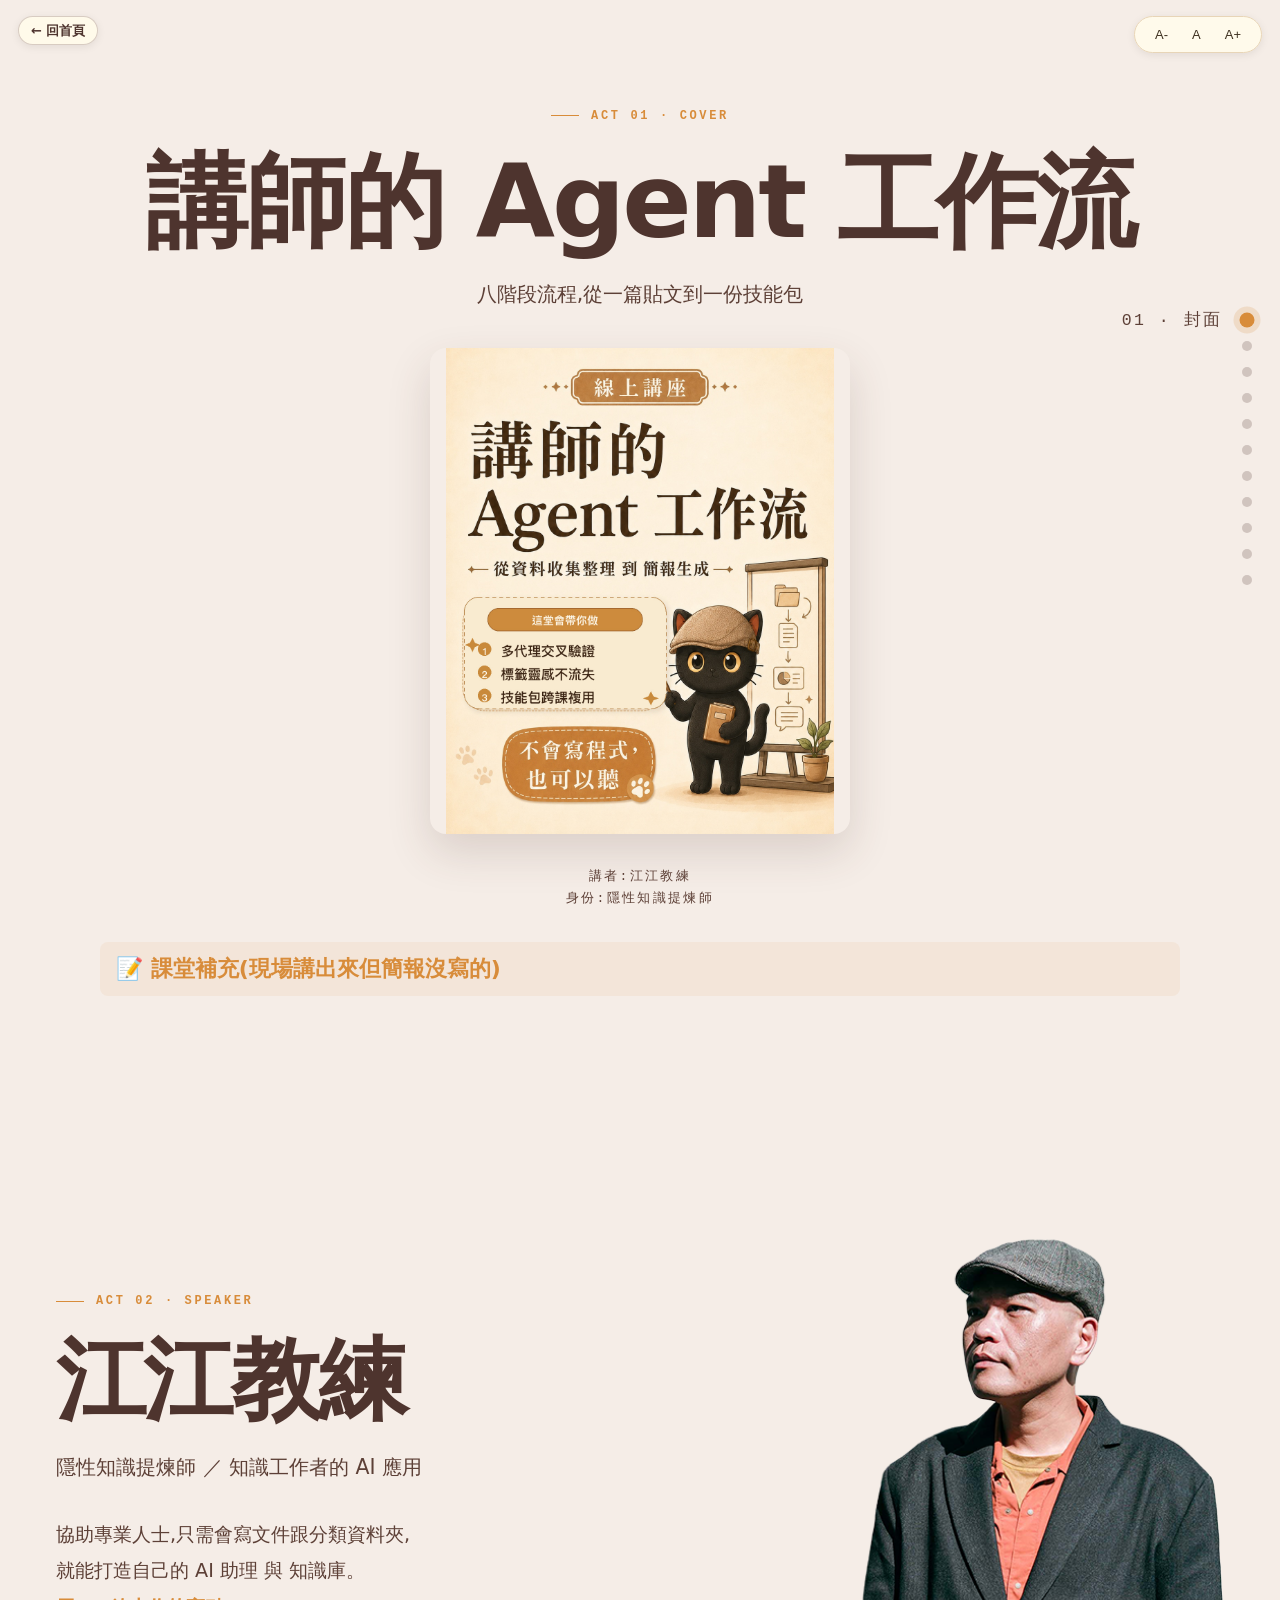
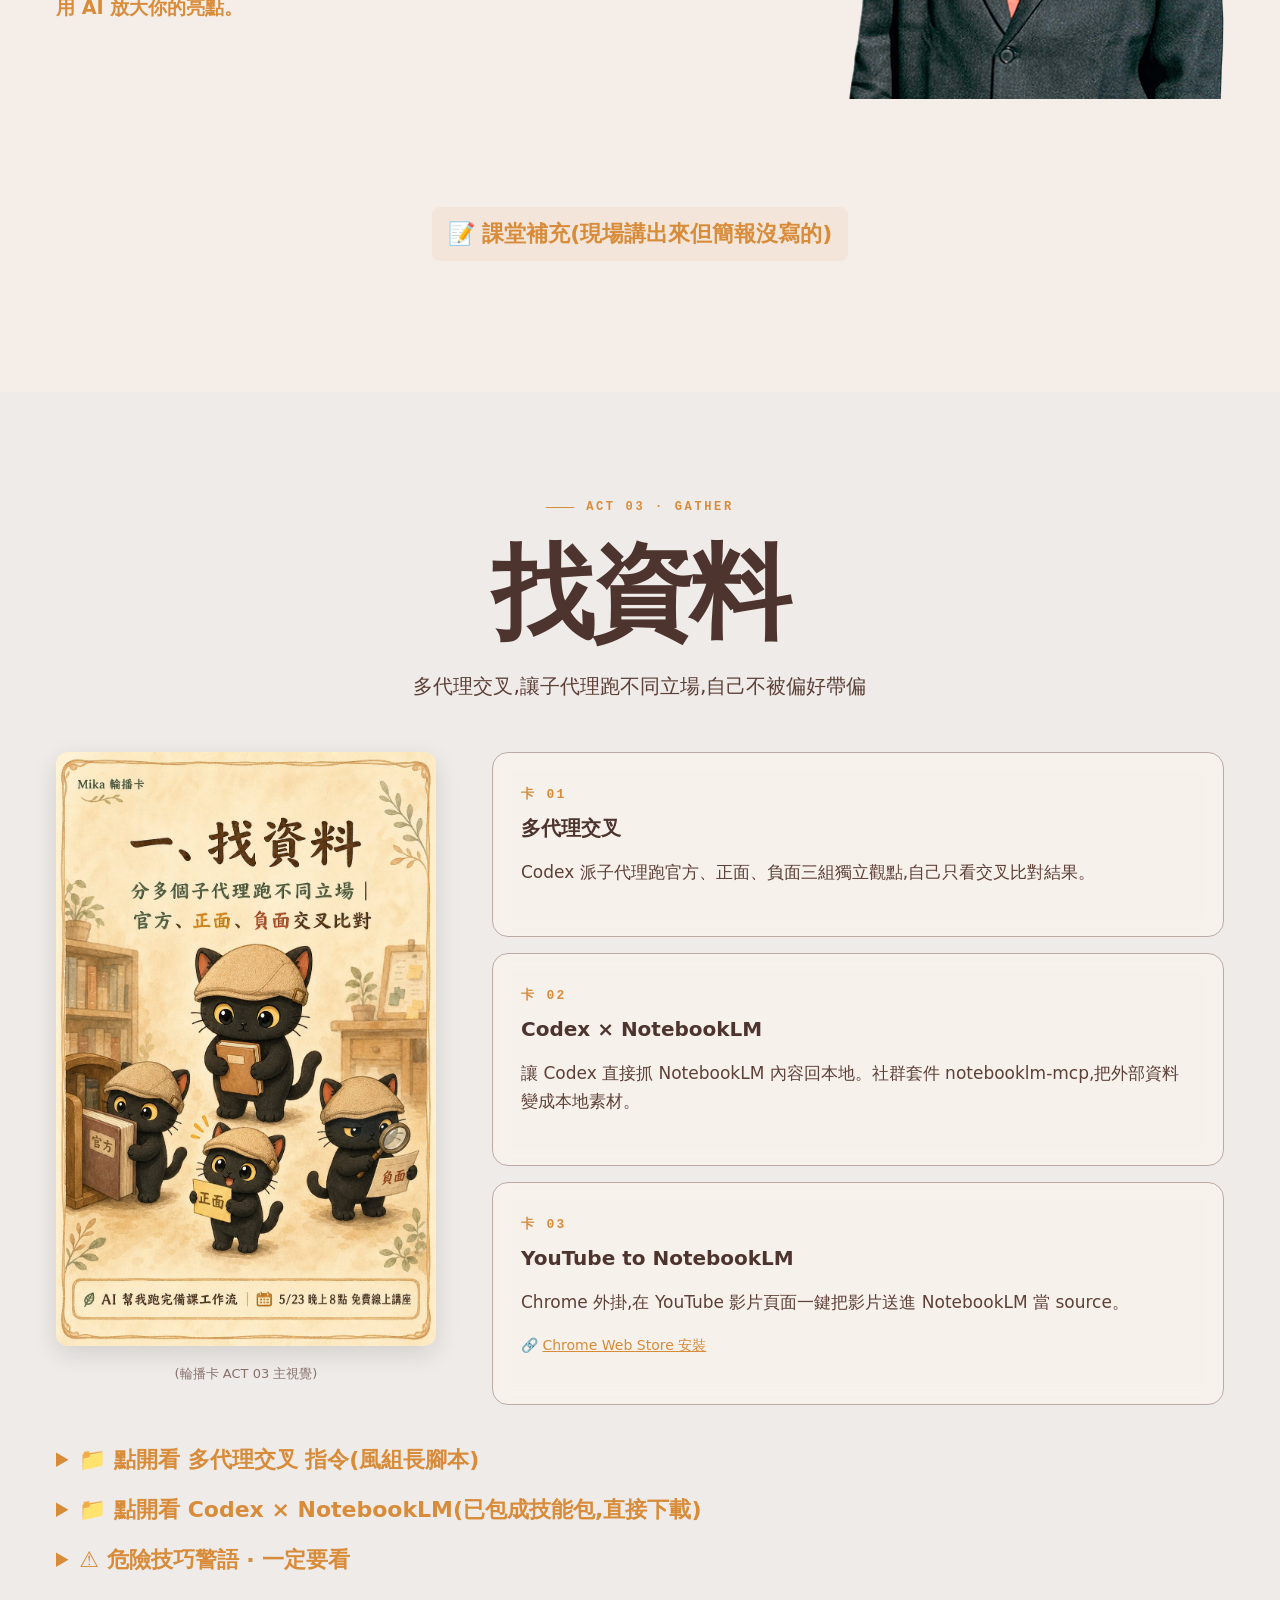
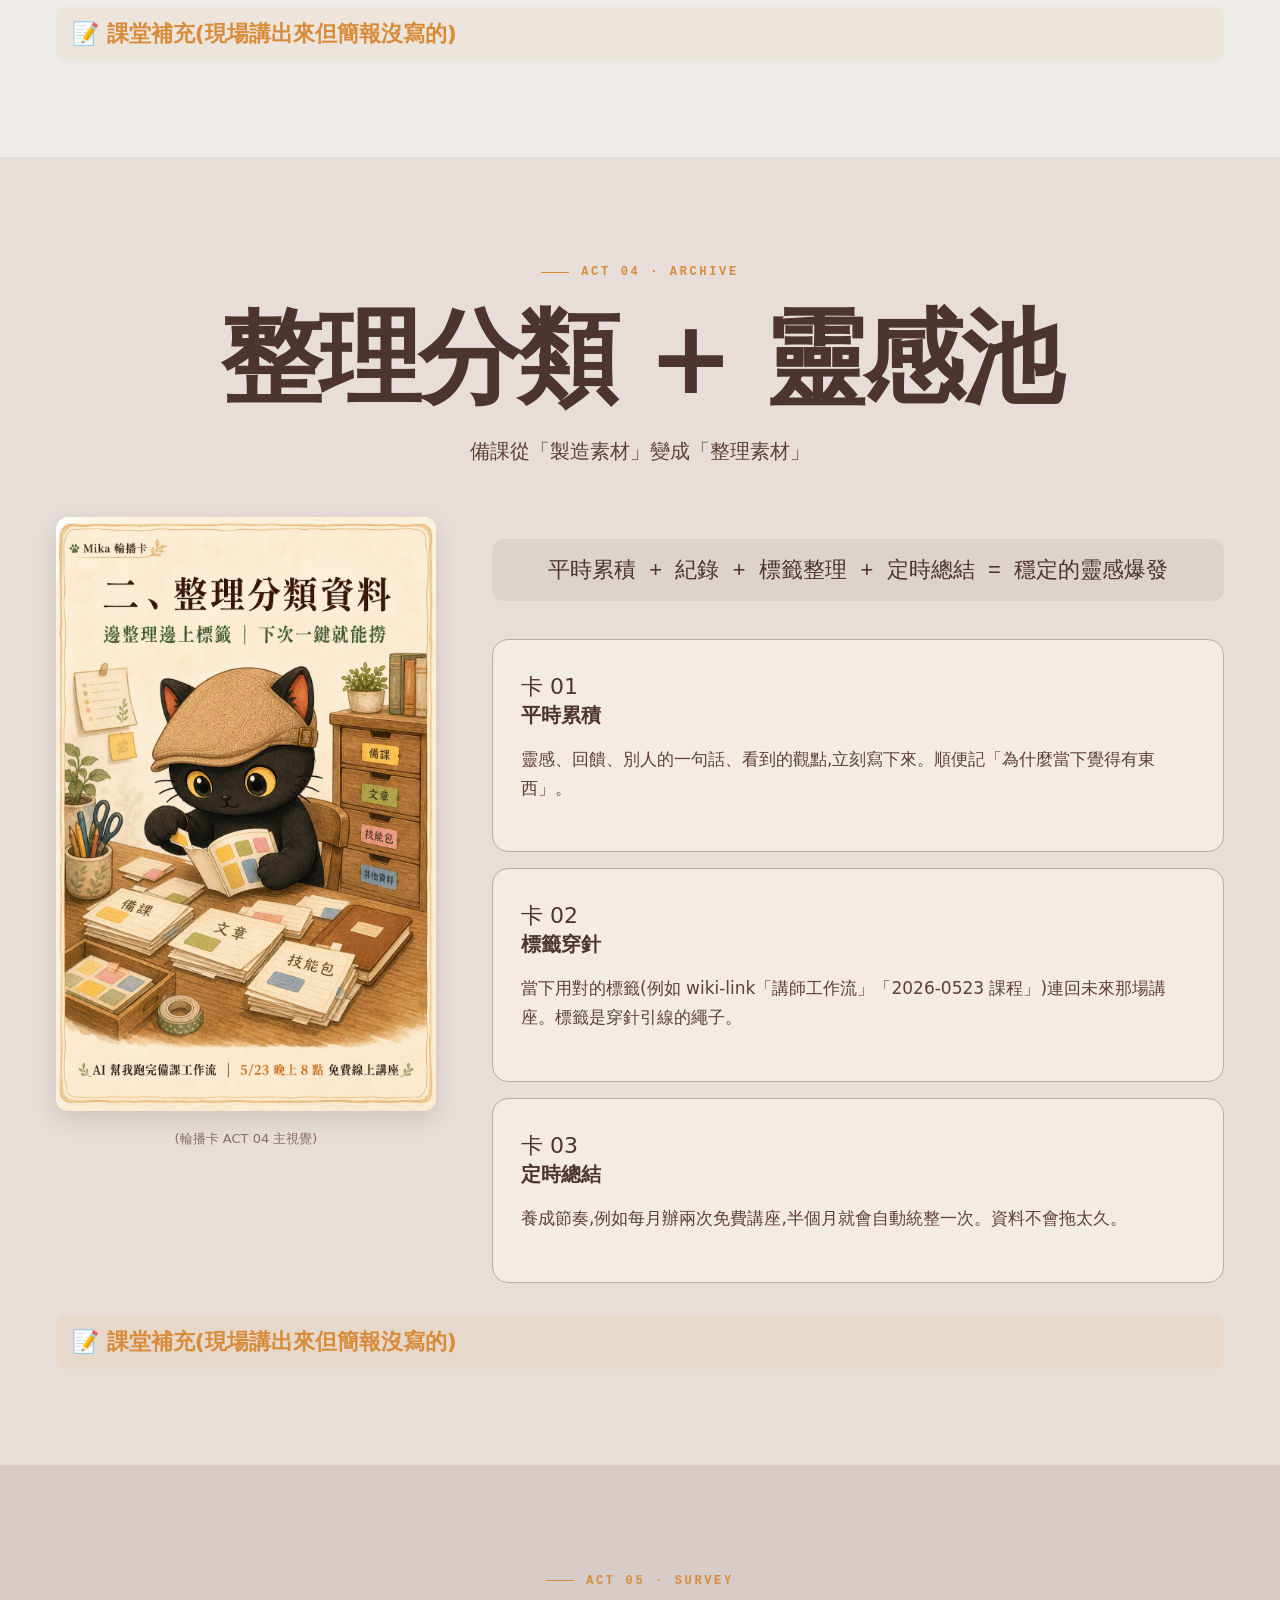
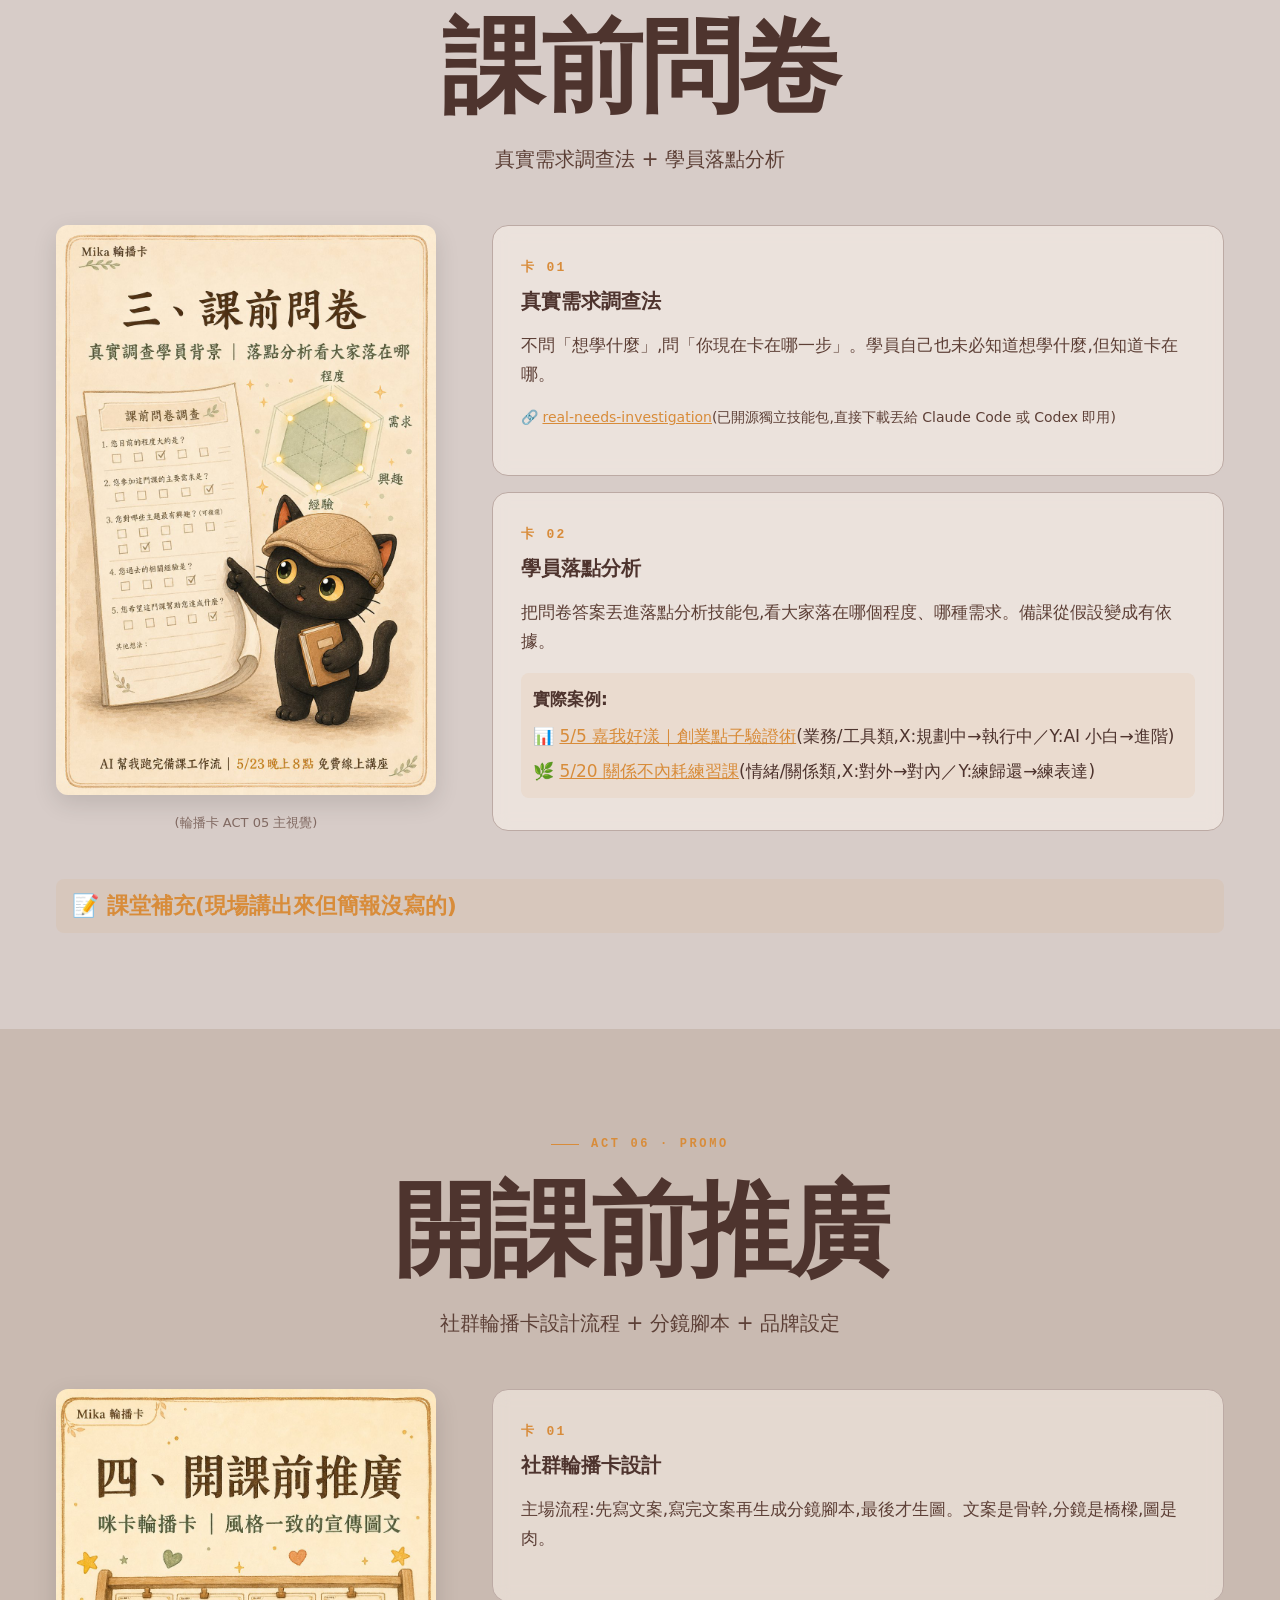
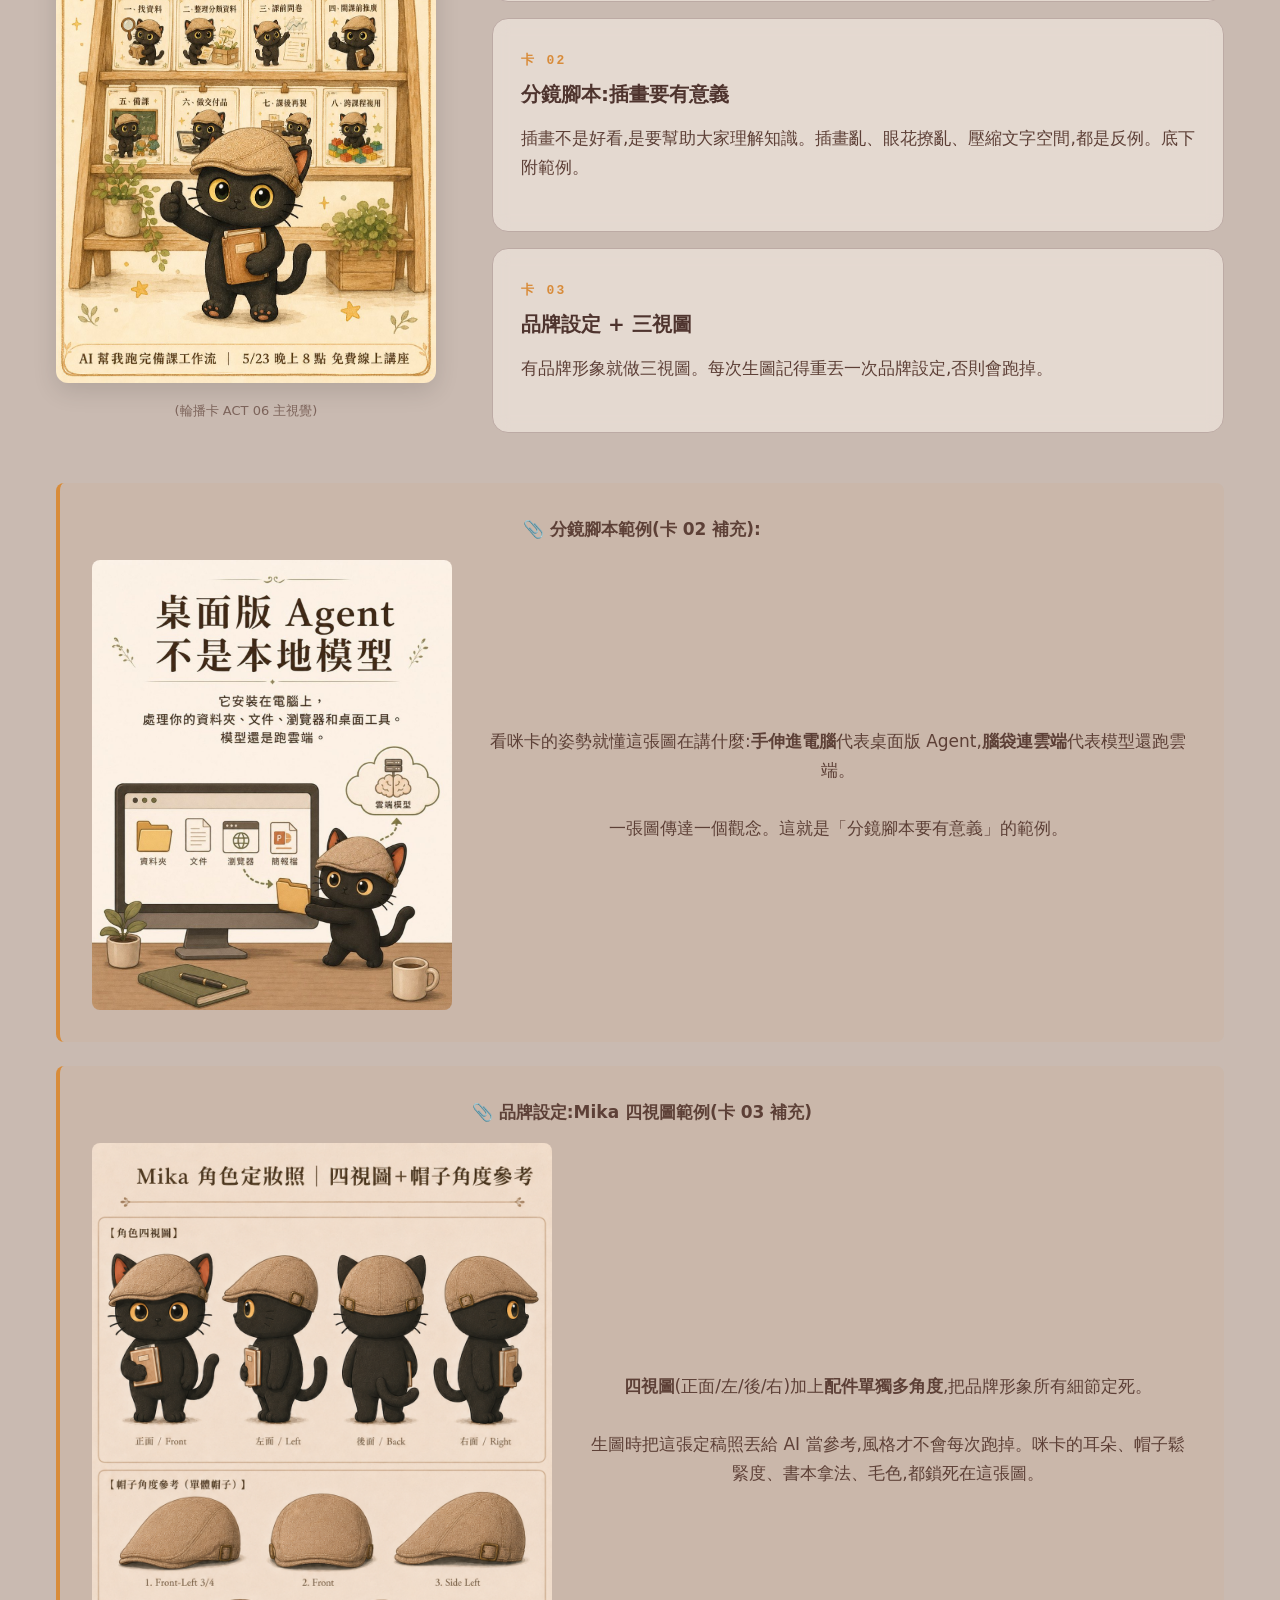
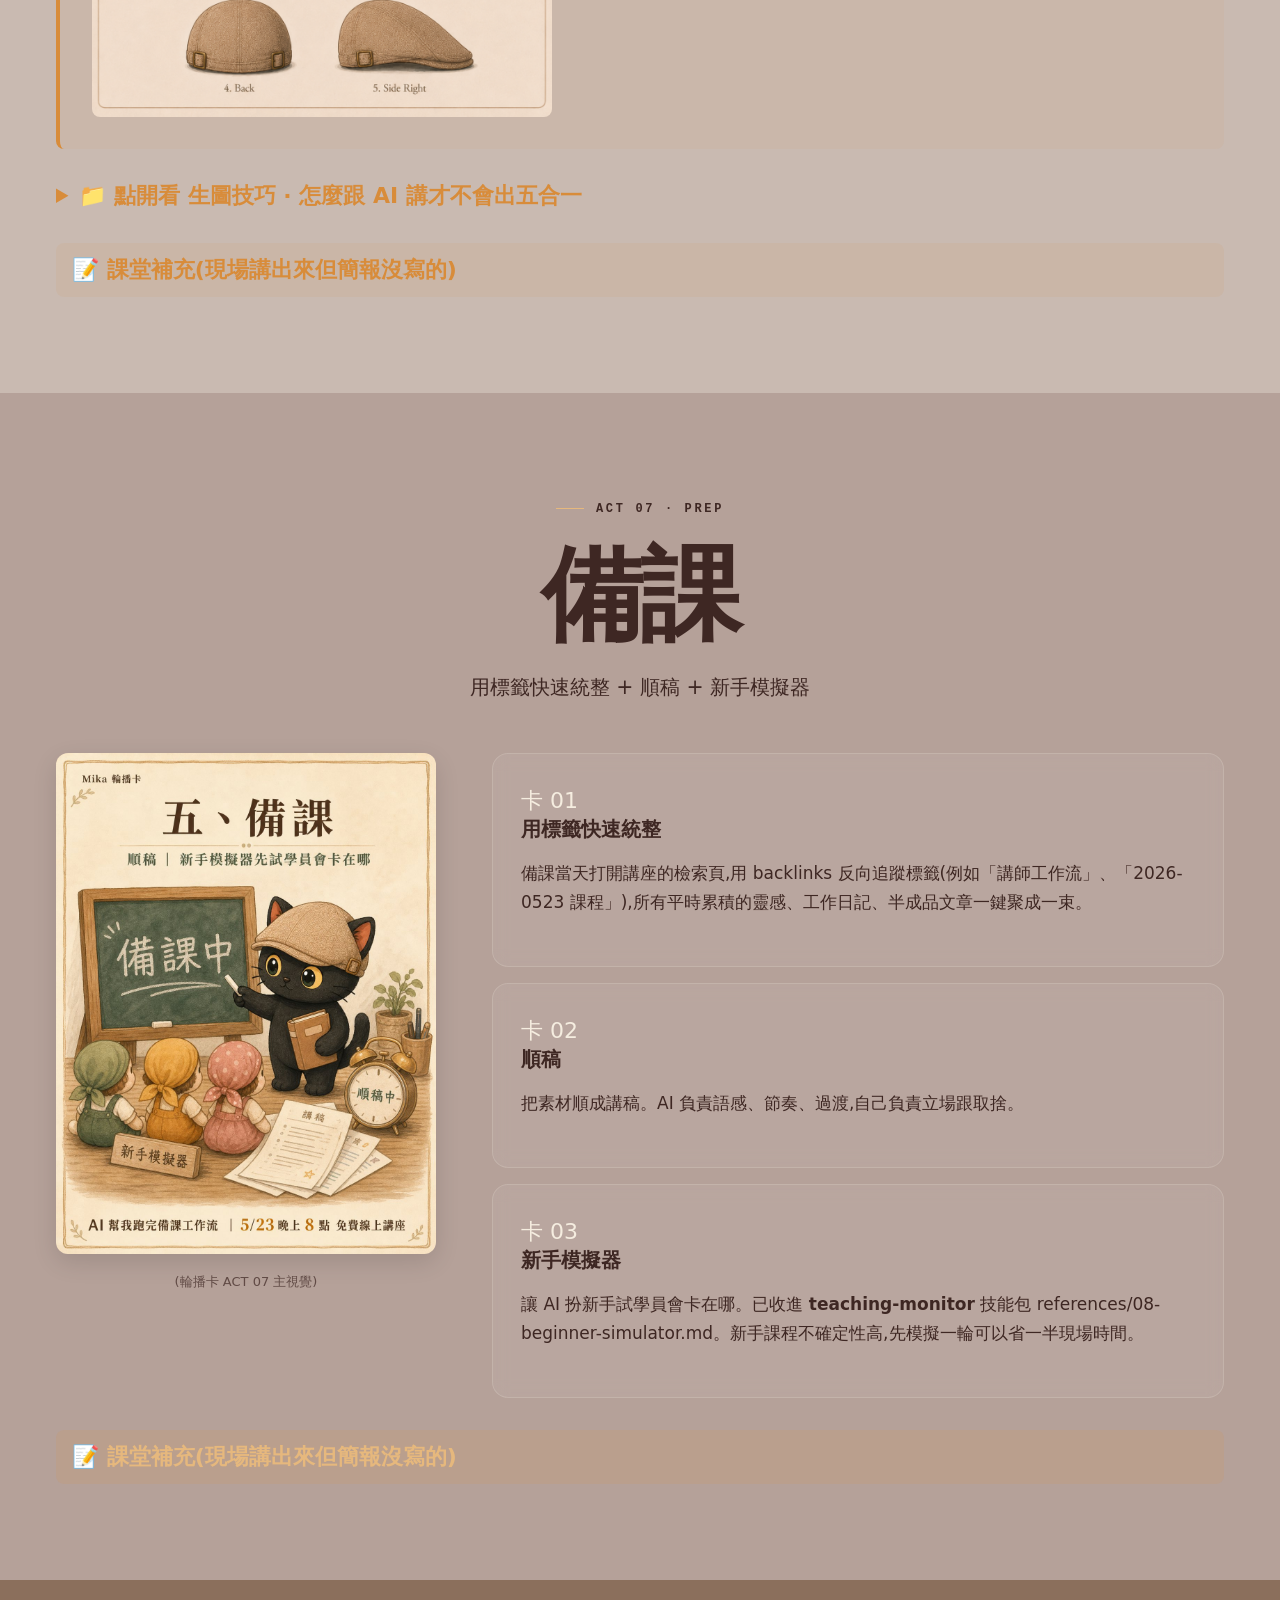
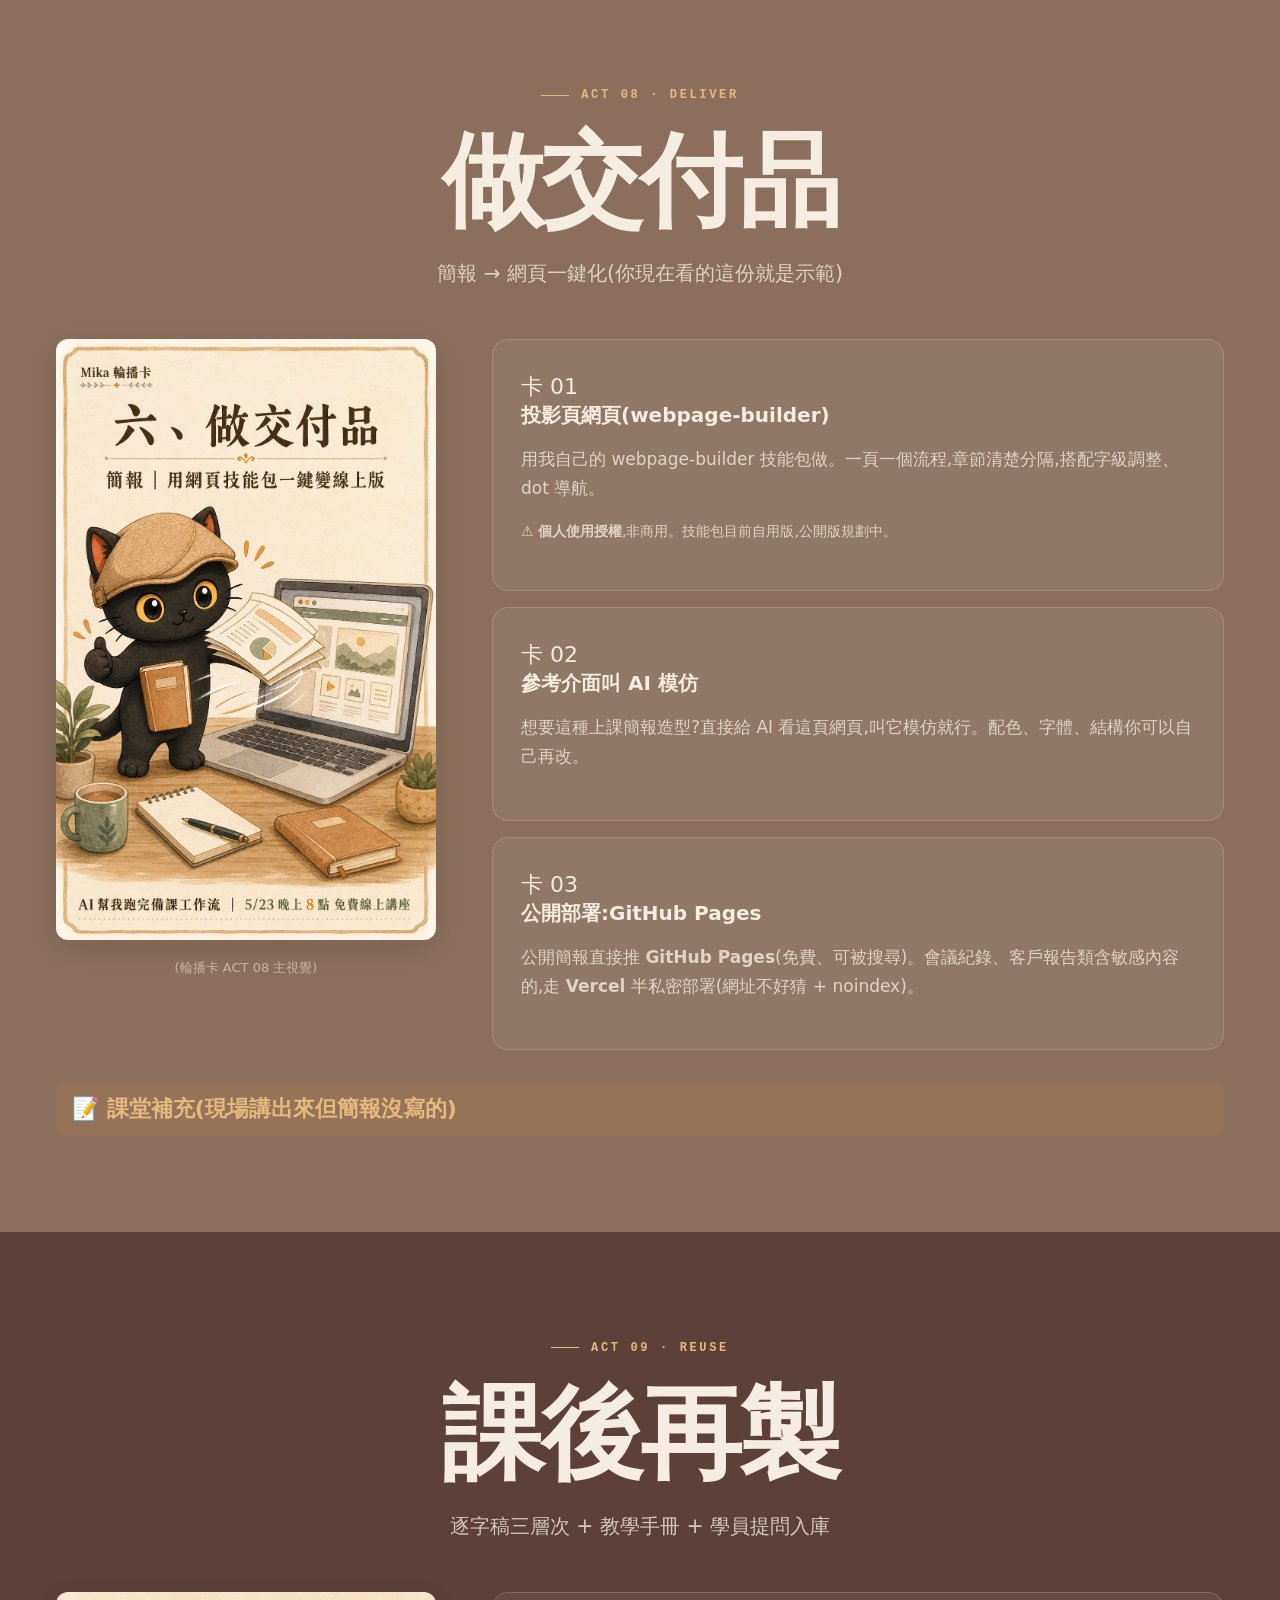
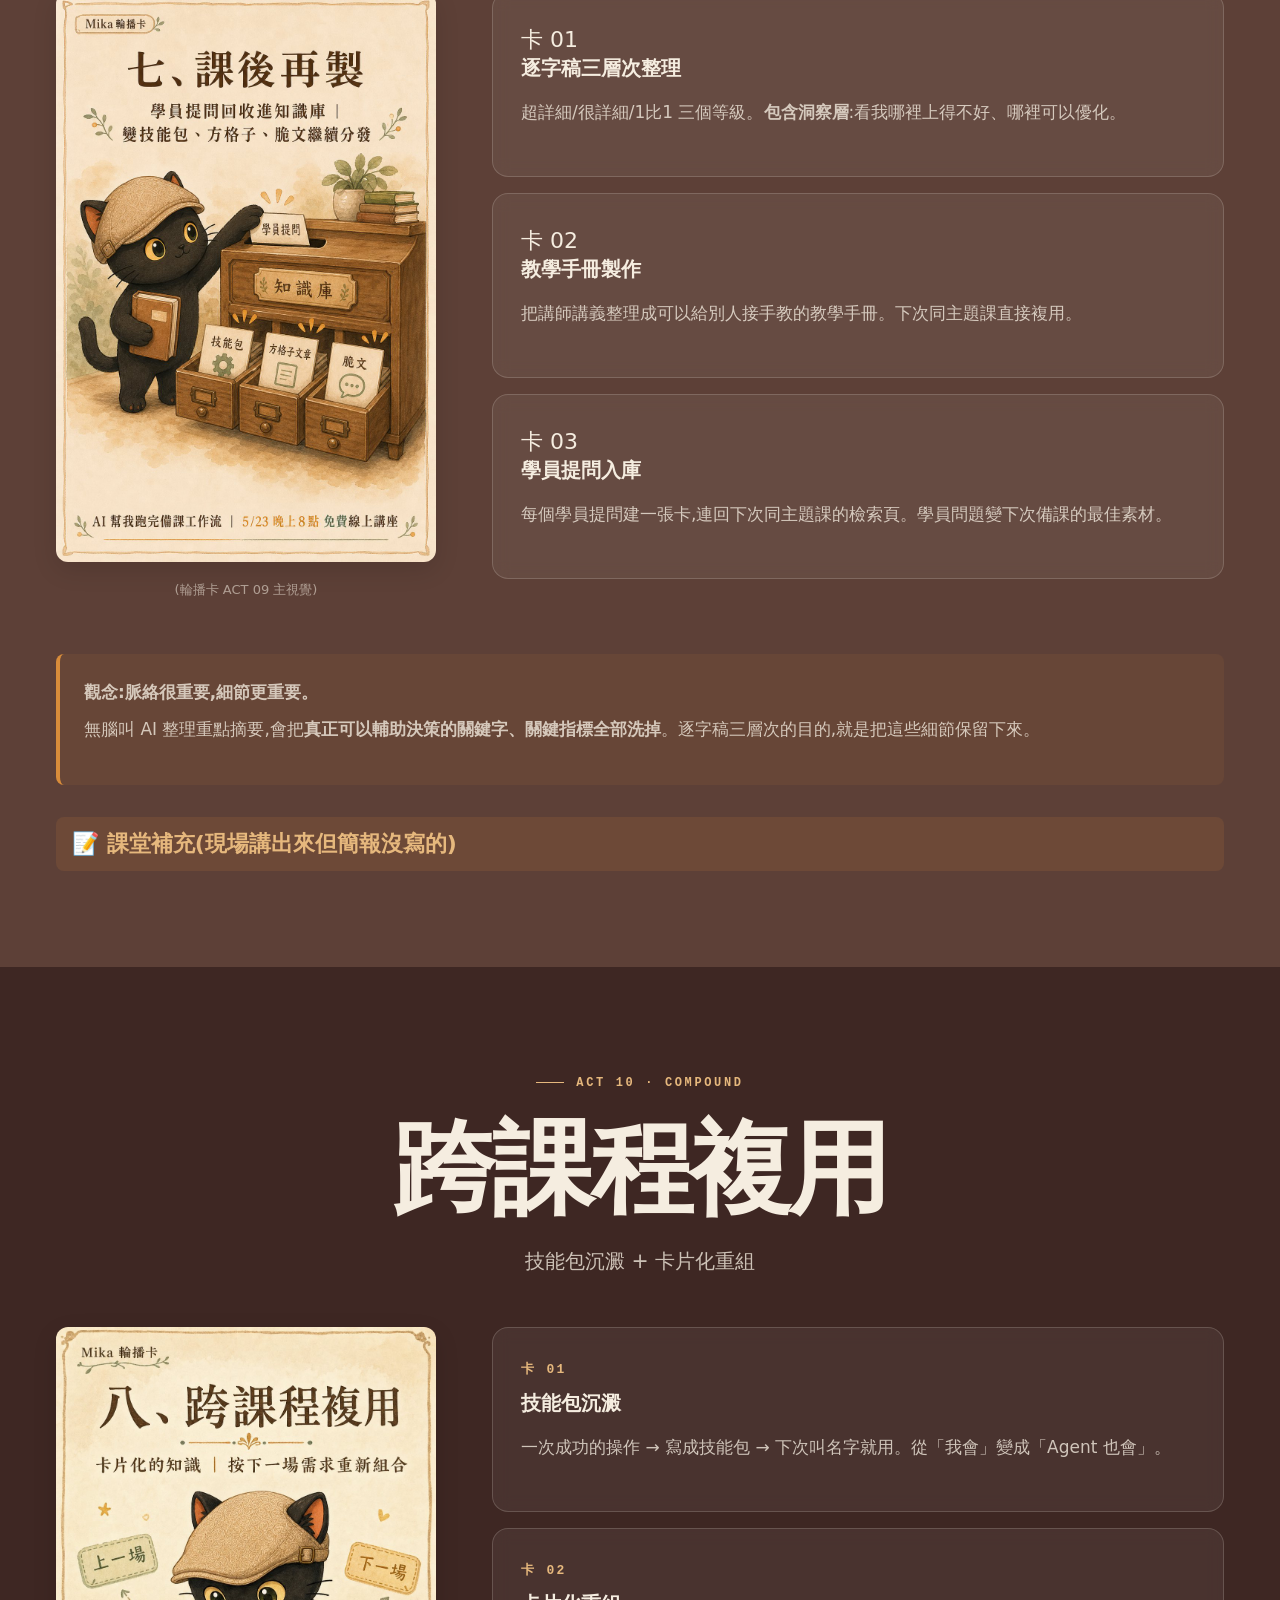
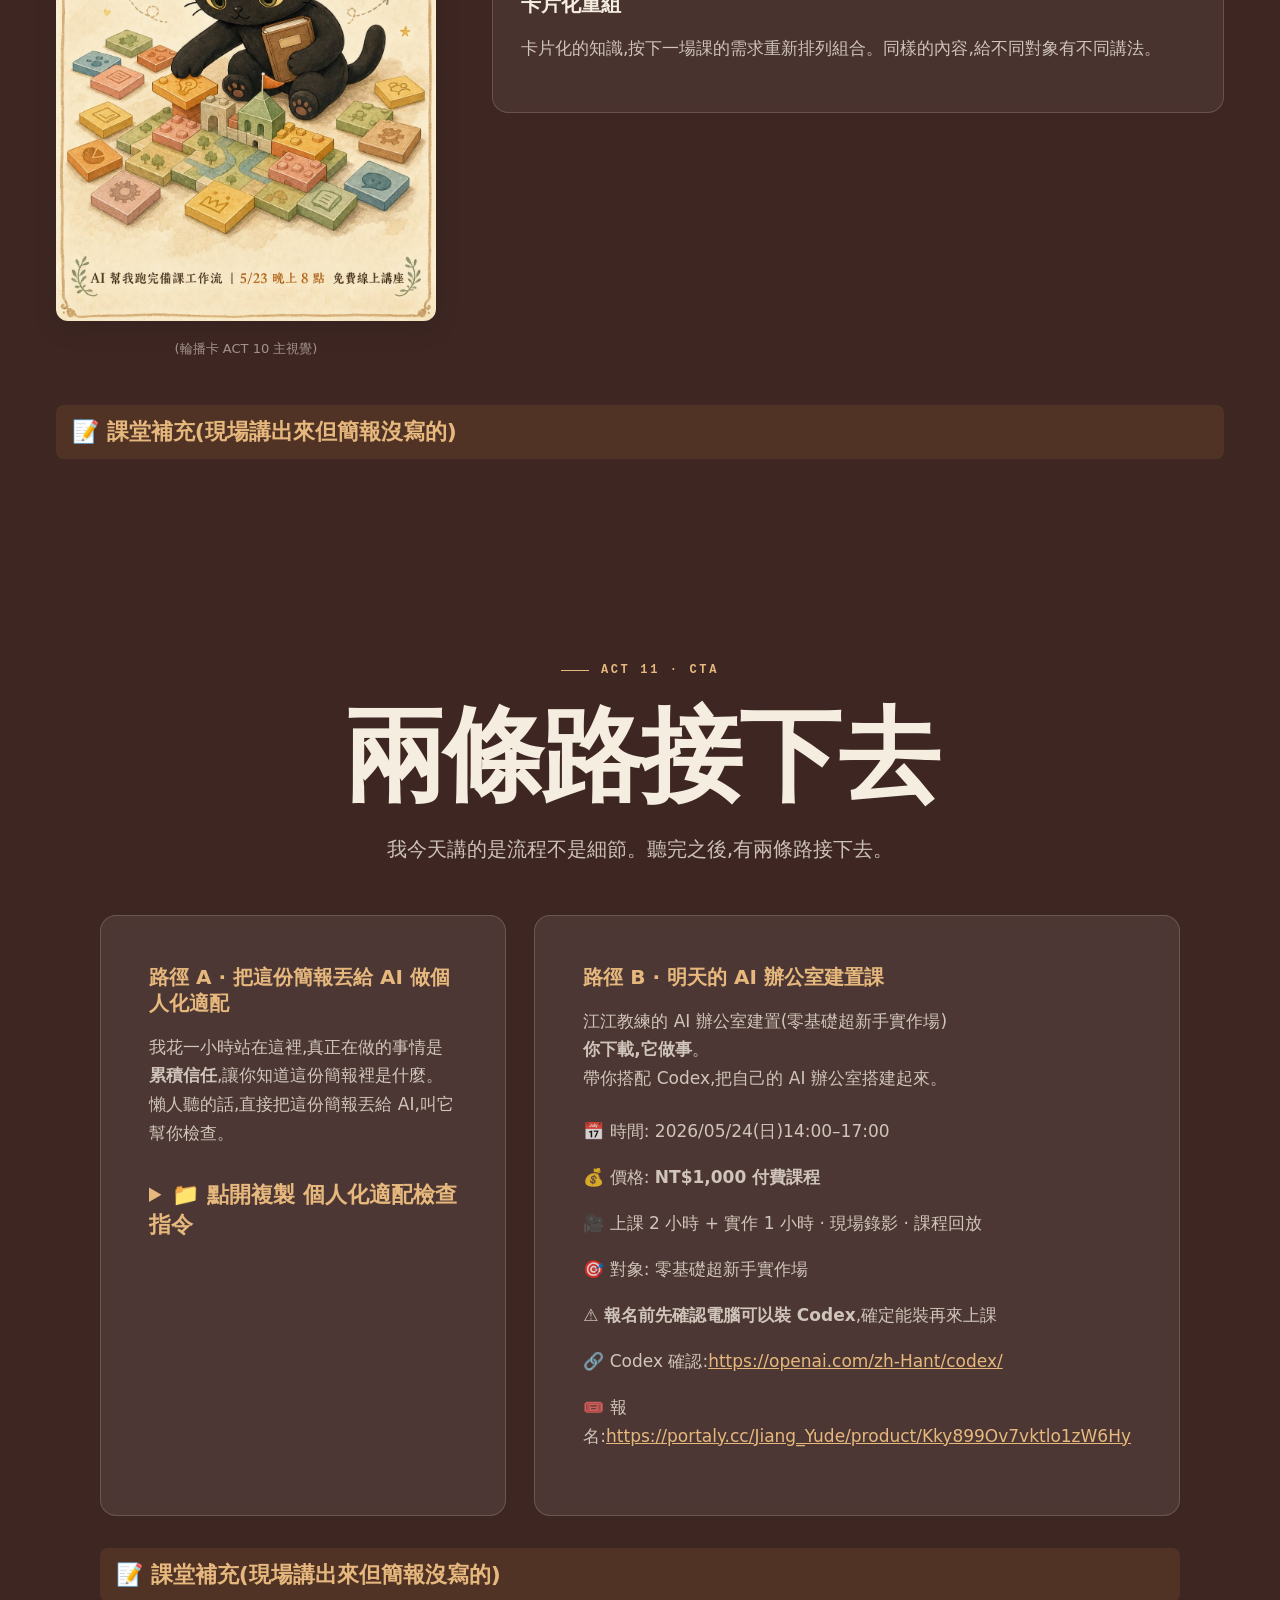
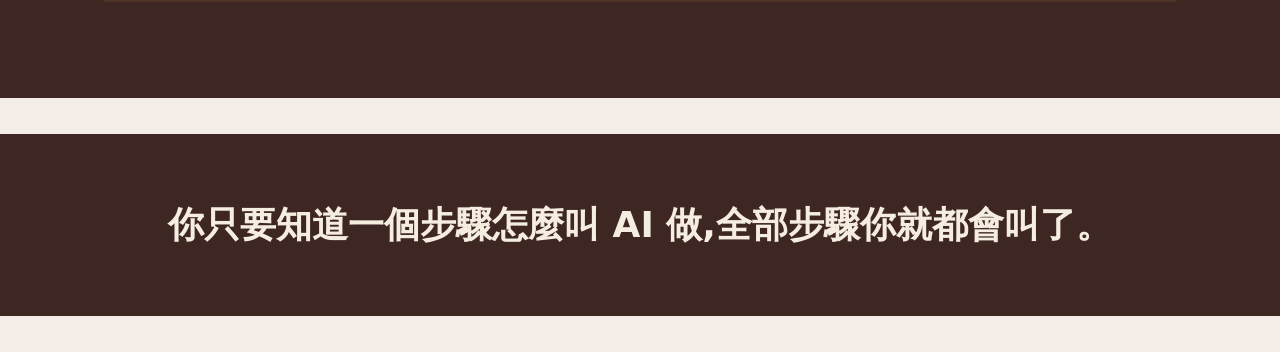
==== commit b23dc4a0: "Rebuild knowledge site preview v0.8" ====
--- a/courses/2026-05-23-agent-workflow/index.html
+++ b/courses/2026-05-23-agent-workflow/index.html
@@ -257,6 +257,41 @@
     transition: width 0.15s linear;
   }
 
+  .home-link {
+    position: fixed;
+    top: 16px;
+    left: 18px;
+    z-index: 1000;
+    display: inline-flex;
+    align-items: center;
+    gap: 6px;
+    padding: 7px 12px;
+    border: 1px solid rgba(188, 170, 164, 0.58);
+    border-radius: 999px;
+    background: rgba(255, 251, 235, 0.92);
+    color: var(--text-on-light);
+    box-shadow: 0 2px 8px rgba(0,0,0,0.08);
+    backdrop-filter: blur(10px);
+    font-size: 13px;
+    font-weight: 600;
+    line-height: 1;
+    text-decoration: none;
+    transition: transform 0.2s ease, background 0.2s ease;
+  }
+  .home-link:hover {
+    background: #fff7e8;
+    transform: translateY(-1px);
+  }
+  .cover-poster {
+    width: min(86vw, 420px);
+    max-height: 54vh;
+    object-fit: contain;
+    margin: 36px auto 0;
+    display: block;
+    border-radius: 16px;
+    box-shadow: 0 18px 44px rgba(78,52,46,0.16);
+  }
+
   /* 卡片 */
   .grid-3 {
     display: grid;
@@ -483,11 +518,180 @@
   }
 
   @media (max-width: 720px) {
-    section { padding: 80px 24px; border-radius: 24px 24px 0 0; }
-    .grid-3, .stat-row, .timeline { grid-template-columns: 1fr; gap: 20px; }
-    .timeline::before { display: none; }
-    .footer-grid { grid-template-columns: 1fr; gap: 32px; }
-    .dot-indicator { right: 14px; gap: 12px; }
+    html, body {
+      overflow-x: hidden;
+    }
+    body {
+      padding-bottom: 0;
+    }
+    section {
+      min-height: auto;
+      padding: 76px 18px 88px;
+      border-radius: 0;
+      place-items: start center;
+    }
+    .wrap {
+      width: min(100%, 420px);
+      max-width: 420px !important;
+      text-align: center;
+    }
+    .wrap.left {
+      text-align: center;
+    }
+    .display {
+      font-size: clamp(36px, 12vw, 54px);
+      line-height: 1.08;
+      letter-spacing: 0;
+      margin-bottom: 18px;
+      overflow-wrap: anywhere;
+    }
+    .h1 {
+      font-size: clamp(24px, 7vw, 34px);
+      line-height: 1.22;
+    }
+    .h2 {
+      font-size: 20px;
+      line-height: 1.35;
+    }
+    .lead {
+      font-size: 17px;
+      line-height: 1.65;
+      max-width: 100%;
+    }
+    .body {
+      font-size: 16px;
+      line-height: 1.72;
+      overflow-wrap: anywhere;
+    }
+    .act-cap {
+      justify-content: center;
+      gap: 10px;
+      margin-bottom: 18px;
+      font-size: 11px;
+      letter-spacing: 0.16em;
+    }
+    .act-cap::before {
+      width: 22px;
+    }
+    .grid-3, .stat-row, .timeline {
+      grid-template-columns: 1fr;
+      gap: 20px;
+    }
+    .timeline::before {
+      display: none;
+    }
+    .footer-grid {
+      grid-template-columns: 1fr;
+      gap: 32px;
+    }
+    .card {
+      padding: 22px 20px !important;
+      border-radius: 12px;
+      width: 100%;
+    }
+    .card:hover {
+      transform: none;
+    }
+    section .wrap > div[style*="grid-template-columns"],
+    section div[style*="grid-template-columns: minmax"],
+    section div[style*="grid-template-columns:1fr 1fr"],
+    section div[style*="grid-template-columns: 1fr minmax"] {
+      grid-template-columns: 1fr !important;
+      gap: 24px !important;
+      text-align: center !important;
+    }
+    section div[style*="display:grid"] {
+      max-width: 100%;
+    }
+    section img {
+      max-width: min(100%, 300px);
+      margin-left: auto;
+      margin-right: auto;
+      display: block;
+    }
+    section img[src*="jiang-portrait"] {
+      max-width: min(100%, 240px);
+    }
+    section img[src*="storyboard"],
+    section img[src*="mika-character-reference"] {
+      max-width: min(100%, 340px);
+    }
+    details {
+      width: 100%;
+      max-width: 100% !important;
+      text-align: left !important;
+    }
+    details summary {
+      line-height: 1.45;
+      padding: 12px 14px !important;
+    }
+    details > div,
+    div[style*="border-left"] {
+      padding: 18px !important;
+    }
+    pre {
+      max-width: 100%;
+      font-size: 12px !important;
+      white-space: pre-wrap;
+      word-break: break-word;
+    }
+    a {
+      overflow-wrap: anywhere;
+    }
+    .font-widget {
+      top: 12px;
+      right: 12px;
+      padding: 5px 8px;
+    }
+    .font-widget button {
+      padding: 4px 8px;
+      font-size: 12px;
+    }
+    .home-link {
+      top: 12px;
+      left: 12px;
+      padding: 7px 10px;
+      font-size: 12px;
+    }
+    .cover-poster {
+      width: min(100%, 340px);
+      max-width: min(100%, 340px);
+      max-height: none;
+      margin-top: 28px;
+      border-radius: 12px;
+    }
+    .dot-indicator {
+      left: 50%;
+      right: auto;
+      top: auto;
+      bottom: 12px;
+      transform: translateX(-50%);
+      flex-direction: row;
+      gap: 10px;
+      padding: 8px 10px;
+      border-radius: 999px;
+      background: rgba(255, 251, 235, 0.88);
+      border: 1px solid rgba(188, 170, 164, 0.55);
+      box-shadow: 0 8px 24px rgba(78,52,46,0.12);
+      backdrop-filter: blur(10px);
+    }
+    .dot-indicator a {
+      width: 8px;
+      height: 8px;
+    }
+    .dot-indicator a.active {
+      transform: scale(1.35);
+    }
+    .dot-indicator a .lbl {
+      display: none;
+    }
+    body.on-dark .dot-indicator {
+      background: rgba(62, 39, 35, 0.82);
+      border-color: rgba(245,237,224,0.18);
+    }
+    .dot-indicator {
+      display: none;
+    }
   }
 </style>
 <style>
@@ -508,6 +712,8 @@
 </style>
 </head>
 <body>
+  <a class="home-link" href="../../" aria-label="回首頁">← 回首頁</a>
+
   <div class="font-widget" role="group" aria-label="字級調整">
     <button class="font-minus" aria-label="縮小字級">A-</button>
     <button class="font-reset" aria-label="預設字級">A</button>
@@ -536,7 +742,8 @@
       <div class="act-cap reveal">ACT 01 · COVER</div>
       <h1 class="display reveal d1">講師的 Agent 工作流</h1>
       <p class="lead reveal d2">八階段流程,從一篇貼文到一份技能包</p>
-      <p class="body reveal d3" style="margin-top:48px; font-family:var(--font-mono); font-size:13px; letter-spacing:0.18em;">講者:江江教練<br/>身份:隱性知識提煉師<br/>場次:2026.05.23(六) 20:00 免費線上講座</p>
+      <img class="cover-poster reveal d3" src="images/2026-06-02-1607%20agent-workflow-poster.jpg" alt="講師的 Agent 工作流 通用海報" />
+      <p class="body reveal d3" style="margin-top:32px; font-family:var(--font-mono); font-size:13px; letter-spacing:0.18em;">講者:江江教練<br/>身份:隱性知識提煉師</p>
       <details class="reveal" style="margin-top:32px; text-align:left; max-width:1200px;">
         <summary style="cursor:pointer; color:var(--accent); font-weight:600; padding:12px 16px; background:rgba(216,140,58,0.08); border-radius:8px; list-style:none;">📝 課堂補充(現場講出來但簡報沒寫的)</summary>
         <div style="padding:24px; margin-top:8px; background:rgba(255,248,240,0.5); border-left:3px solid var(--accent); border-radius:6px;">
@@ -1175,4 +1382,4 @@
 })();
 </script>
 </body>
-</html>+</html>
